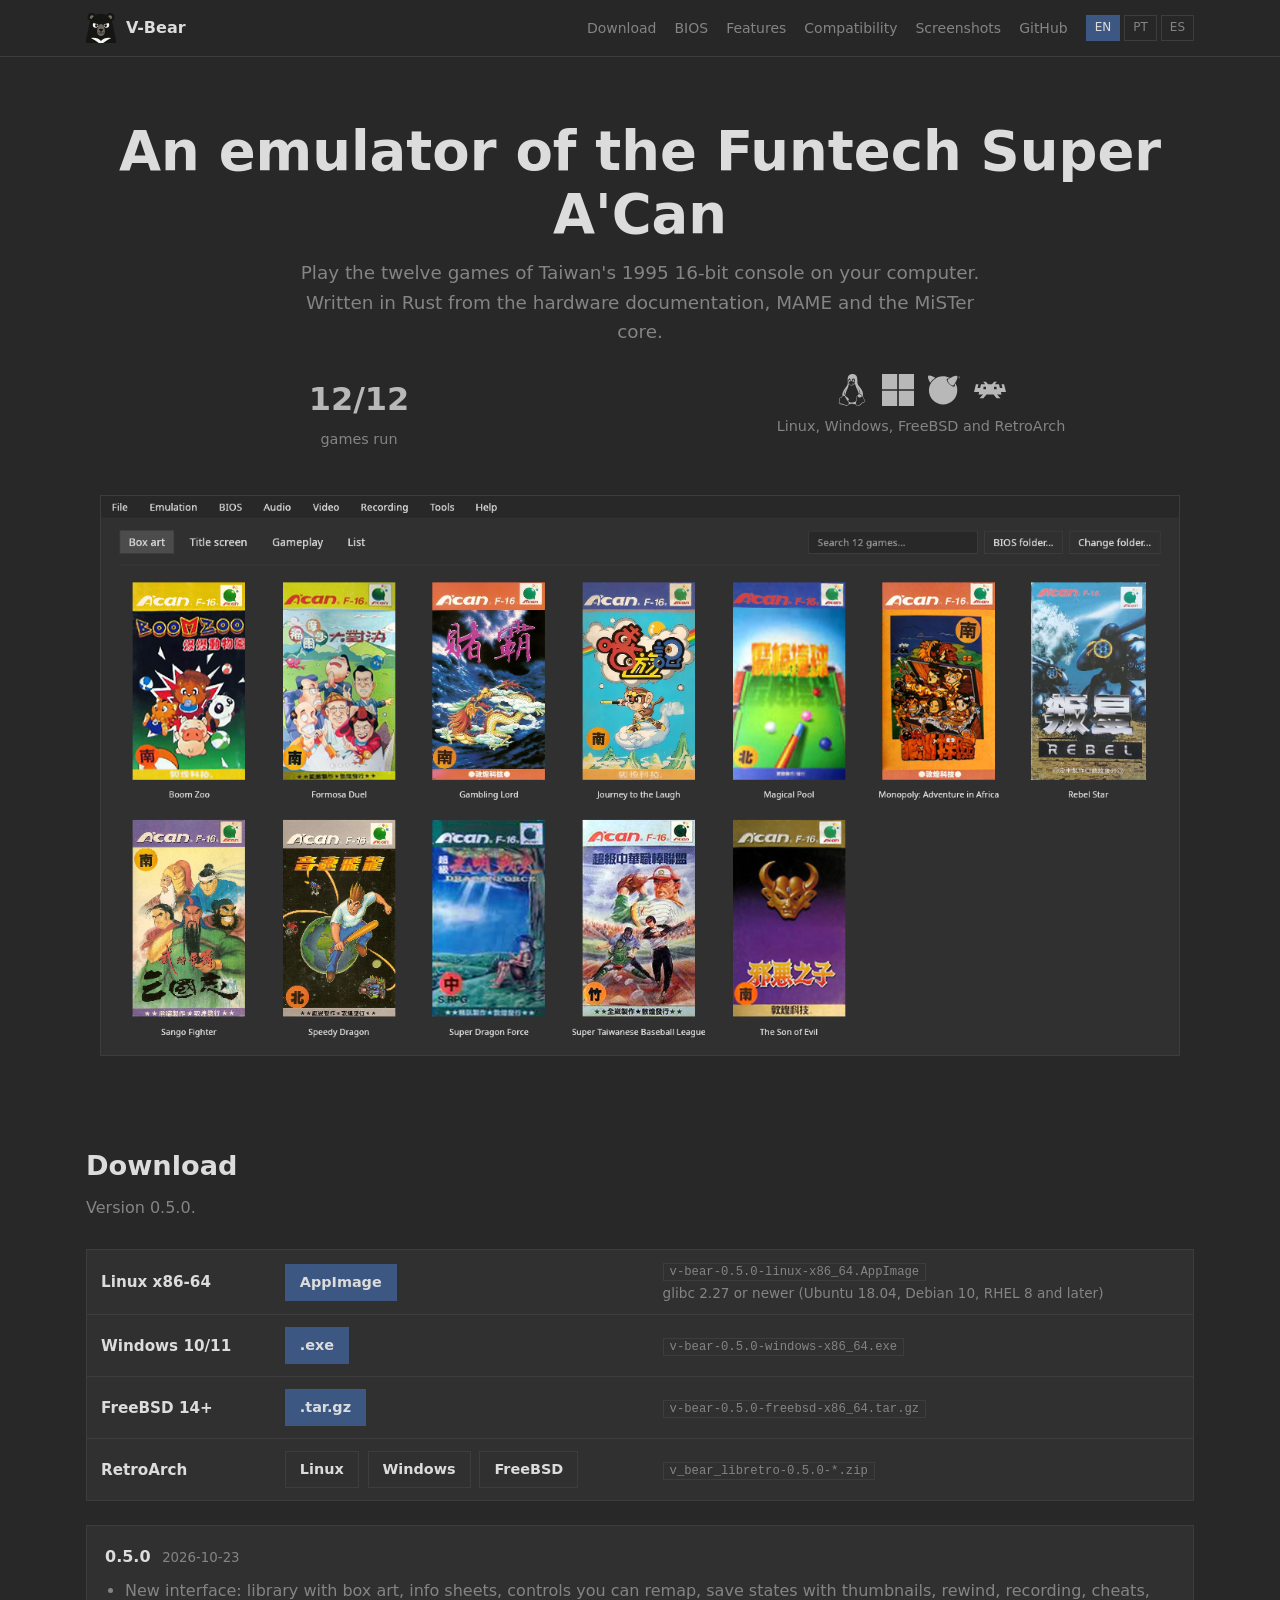
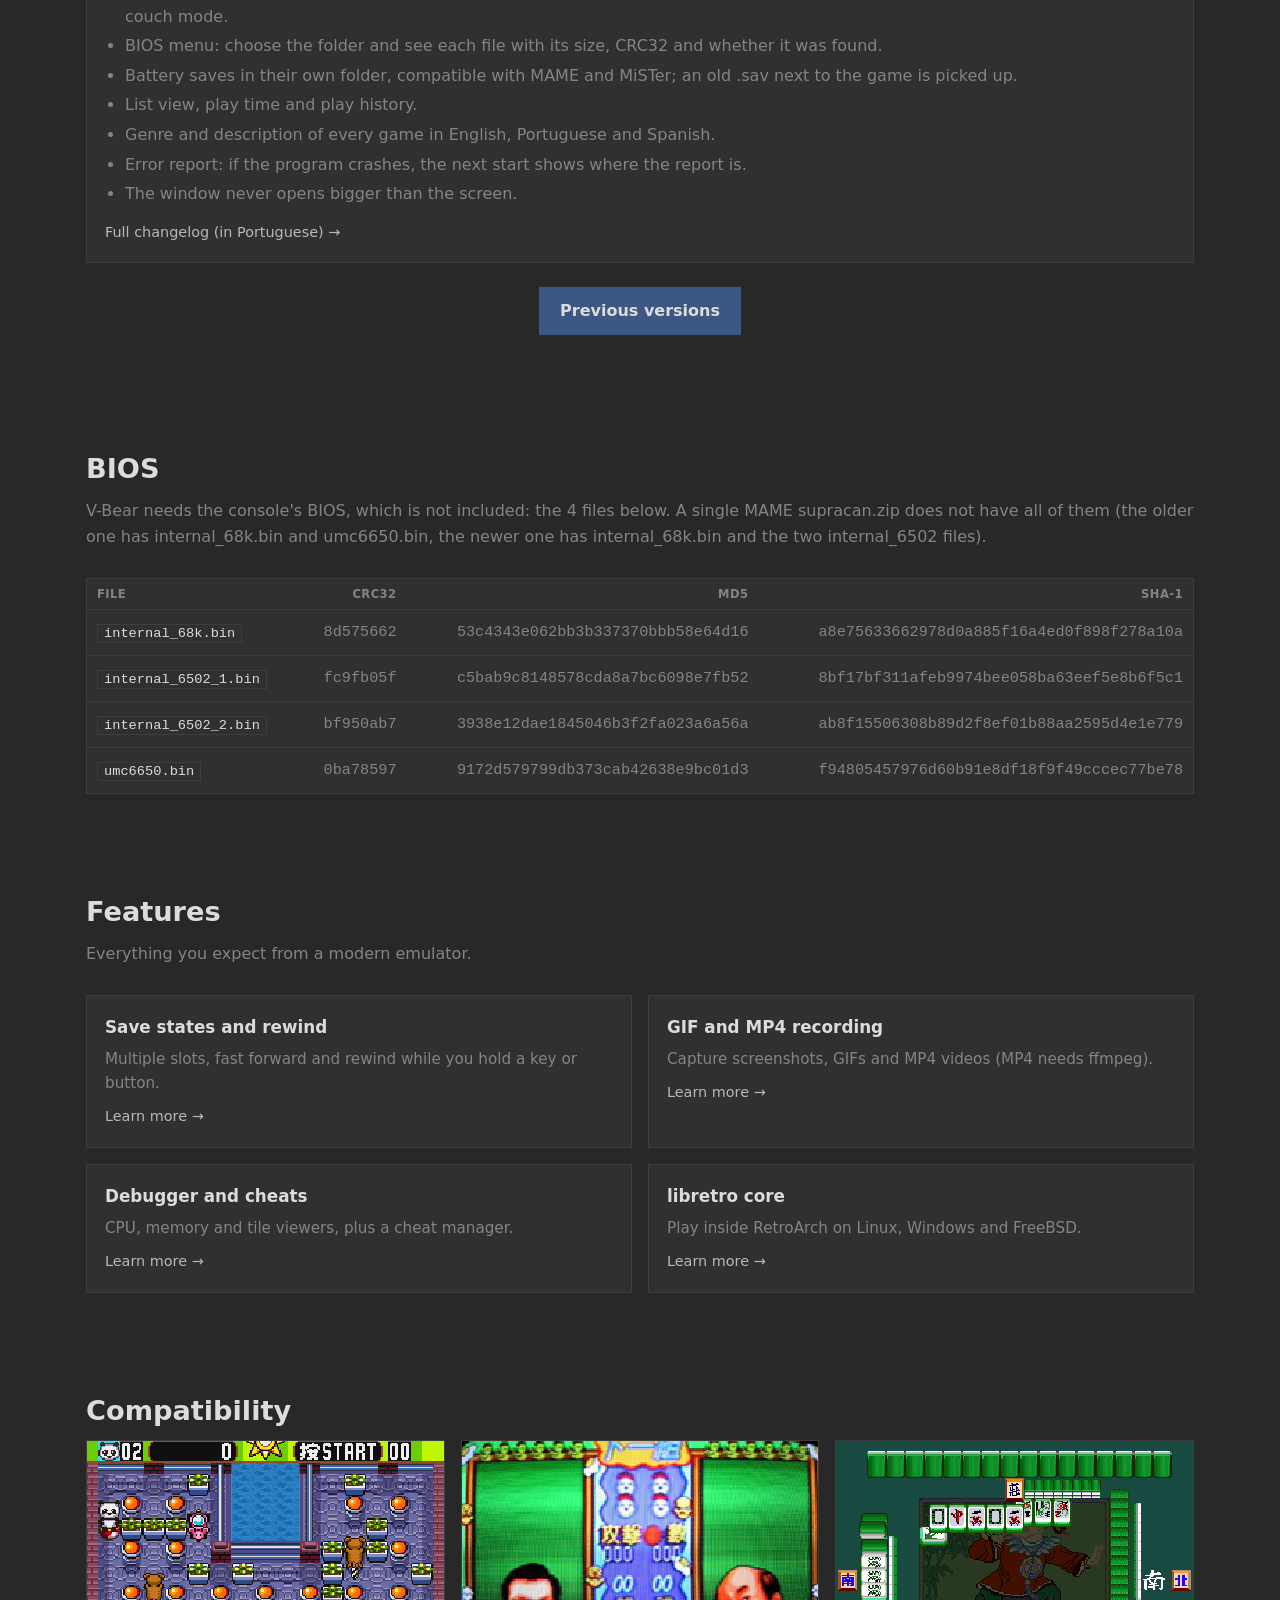
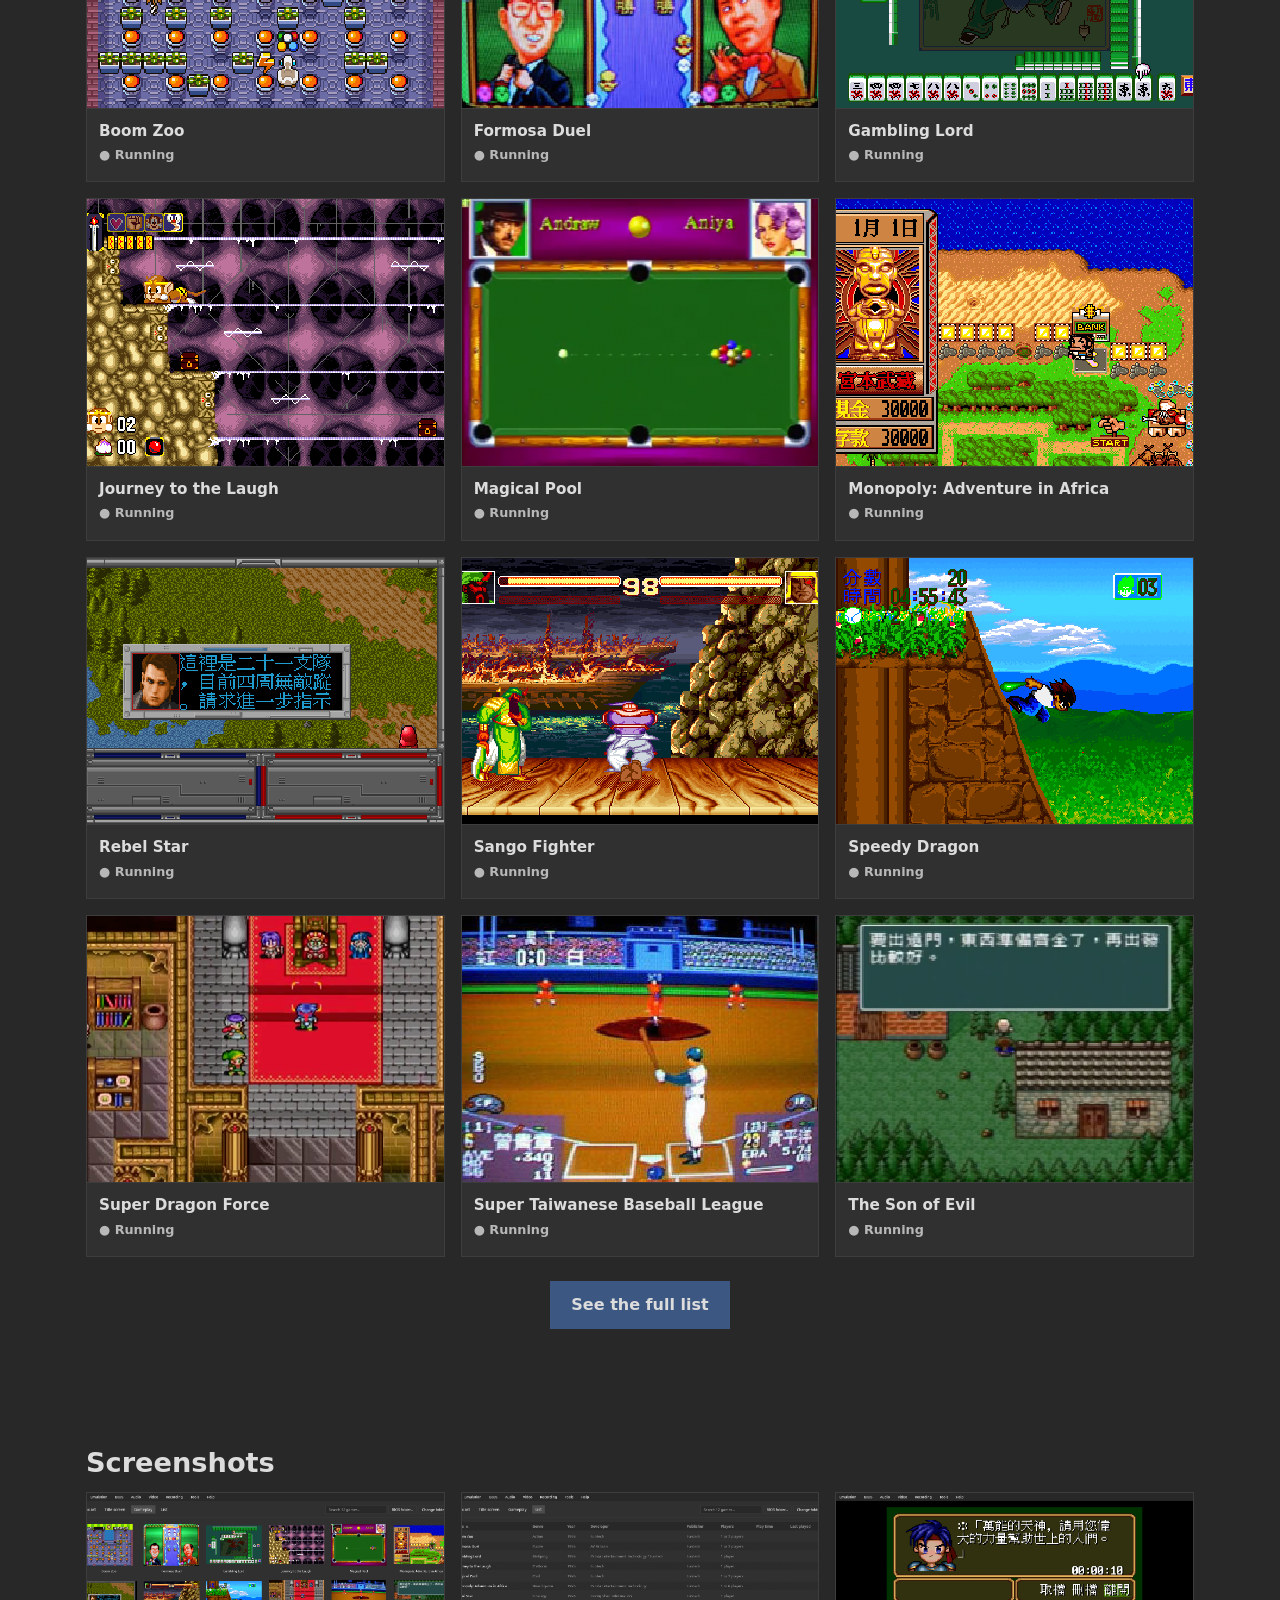
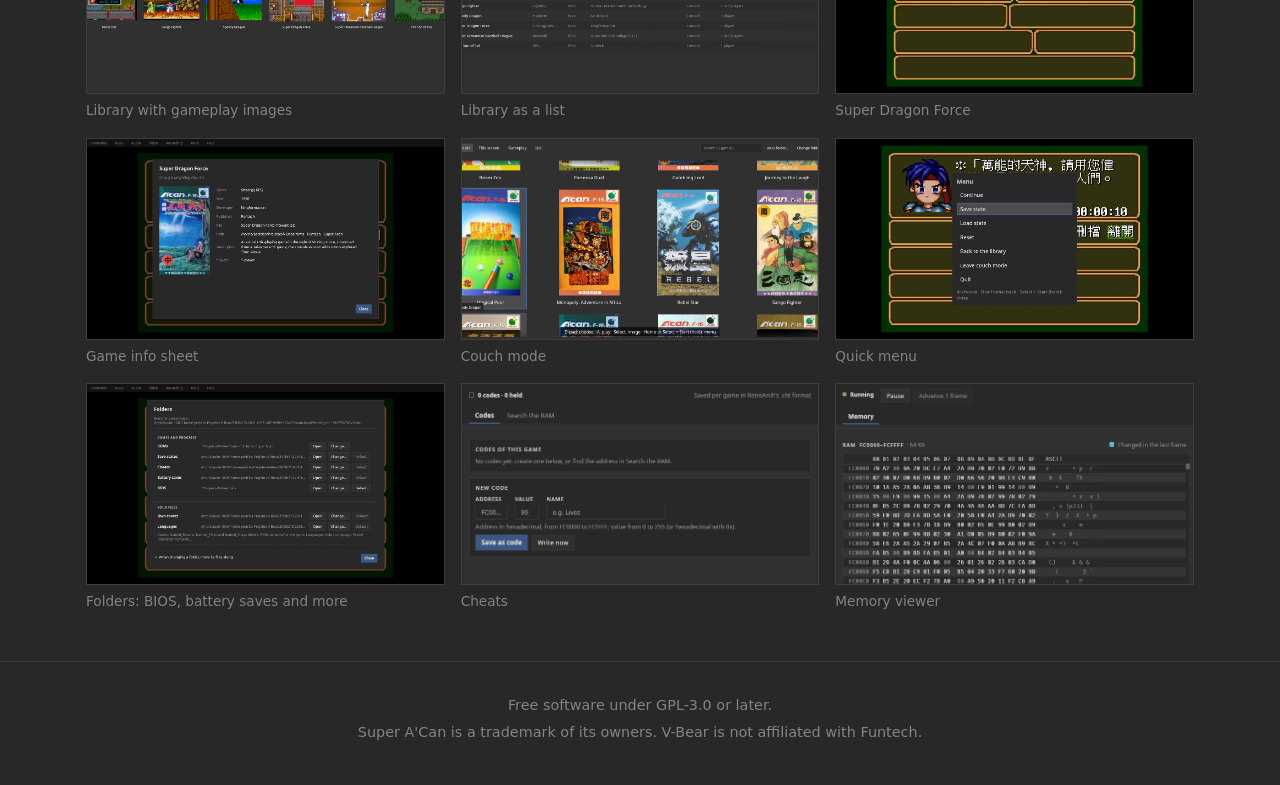
==== site/index.html @ ca21b3f6 "V-Bear 0.5.0 Emulator of the Funtech Super A'Can (Taiwan, 1995) in Rust: standalone app, libretro co" ====
<!doctype html>
<html lang="en">
<head>
<meta charset="utf-8">
<meta name="viewport" content="width=device-width, initial-scale=1">
<title>V-Bear</title>
<meta name="description" content="V-Bear: a Funtech Super A'Can emulator written in Rust, with a libretro core for RetroArch.">
<meta property="og:title" content="V-Bear: Funtech Super A'Can emulator">
<meta property="og:description" content="Funtech Super A'Can emulator in Rust. All 12 games, battery saves. Linux, Windows, FreeBSD and RetroArch.">
<meta property="og:image" content="img/library-covers.png">
<link rel="icon" href="img/v-bear.svg" type="image/svg+xml">
<link rel="stylesheet" href="style.css">
</head>
<body>

<header class="top">
  <div class="wrap">
    <a class="brand" href="#"><img src="img/v-bear.svg" alt="" width="30" height="30"> V-Bear</a>
    <nav>
      <a class="hide-sm" href="#download" data-i18n="nav_download">Download</a>
      <a class="hide-sm" href="#bios">BIOS</a>
      <a class="hide-sm" href="#features" data-i18n="nav_features">Features</a>
      <a class="hide-sm" href="#compat" data-i18n="nav_compat">Compatibility</a>
      <a class="hide-sm" href="#screens" data-i18n="nav_screens">Screenshots</a>
      <a href="https://github.com/PSGM-Romhacking/v-bear">GitHub</a>
      <div class="lang" role="group" aria-label="Language">
        <button type="button" data-lang="en">EN</button>
        <button type="button" data-lang="pt">PT</button>
        <button type="button" data-lang="es">ES</button>
      </div>
    </nav>
  </div>
</header>

<main>
<div class="wrap">

  <div class="hero">
    <h1 data-i18n="hero_title">An emulator of the Funtech Super A'Can</h1>
    <p class="lead" data-i18n="hero_lead">Play the twelve games of Taiwan's 1995 16-bit console on your computer. Written in Rust from the hardware documentation, MAME and the MiSTer core.</p>
    <div class="stats">
      <div><b>12/12</b><span data-i18n="stat_games">games run</span></div>
      <div><b class="ico"><svg viewBox="0 0 24 24" role="img" aria-label="Linux"><title>Linux</title><path d="M12.504 0c-.155 0-.315.008-.48.021-4.226.333-3.105 4.807-3.17 6.298-.076 1.092-.3 1.953-1.05 3.02-.885 1.051-2.127 2.75-2.716 4.521-.278.832-.41 1.684-.287 2.489a.424.424 0 00-.11.135c-.26.268-.45.6-.663.839-.199.199-.485.267-.797.4-.313.136-.658.269-.864.68-.09.189-.136.394-.132.602 0 .199.027.4.055.536.058.399.116.728.04.97-.249.68-.28 1.145-.106 1.484.174.334.535.47.94.601.81.2 1.91.135 2.774.6.926.466 1.866.67 2.616.47.526-.116.97-.464 1.208-.946.587-.003 1.23-.269 2.26-.334.699-.058 1.574.267 2.577.2.025.134.063.198.114.333l.003.003c.391.778 1.113 1.132 1.884 1.071.771-.06 1.592-.536 2.257-1.306.631-.765 1.683-1.084 2.378-1.503.348-.199.629-.469.649-.853.023-.4-.2-.811-.714-1.376v-.097l-.003-.003c-.17-.2-.25-.535-.338-.926-.085-.401-.182-.786-.492-1.046h-.003c-.059-.054-.123-.067-.188-.135a.357.357 0 00-.19-.064c.431-1.278.264-2.55-.173-3.694-.533-1.41-1.465-2.638-2.175-3.483-.796-1.005-1.576-1.957-1.56-3.368.026-2.152.236-6.133-3.544-6.139zm.529 3.405h.013c.213 0 .396.062.584.198.19.135.33.332.438.533.105.259.158.459.166.724 0-.02.006-.04.006-.06v.105a.086.086 0 01-.004-.021l-.004-.024a1.807 1.807 0 01-.15.706.953.953 0 01-.213.335.71.71 0 00-.088-.042c-.104-.045-.198-.064-.284-.133a1.312 1.312 0 00-.22-.066c.05-.06.146-.133.183-.198.053-.128.082-.264.088-.402v-.02a1.21 1.21 0 00-.061-.4c-.045-.134-.101-.2-.183-.333-.084-.066-.167-.132-.267-.132h-.016c-.093 0-.176.03-.262.132a.8.8 0 00-.205.334 1.18 1.18 0 00-.09.4v.019c.002.089.008.179.02.267-.193-.067-.438-.135-.607-.202a1.635 1.635 0 01-.018-.2v-.02a1.772 1.772 0 01.15-.768c.082-.22.232-.406.43-.533a.985.985 0 01.594-.2zm-2.962.059h.036c.142 0 .27.048.399.135.146.129.264.288.344.465.09.199.14.4.153.667v.004c.007.134.006.2-.002.266v.08c-.03.007-.056.018-.083.024-.152.055-.274.135-.393.2.012-.09.013-.18.003-.267v-.015c-.012-.133-.04-.2-.082-.333a.613.613 0 00-.166-.267.248.248 0 00-.183-.064h-.021c-.071.006-.13.04-.186.132a.552.552 0 00-.12.27.944.944 0 00-.023.33v.015c.012.135.037.2.08.334.046.134.098.2.166.268.01.009.02.018.034.024-.07.057-.117.07-.176.136a.304.304 0 01-.131.068 2.62 2.62 0 01-.275-.402 1.772 1.772 0 01-.155-.667 1.759 1.759 0 01.08-.668 1.43 1.43 0 01.283-.535c.128-.133.26-.2.418-.2zm1.37 1.706c.332 0 .733.065 1.216.399.293.2.523.269 1.052.468h.003c.255.136.405.266.478.399v-.131a.571.571 0 01.016.47c-.123.31-.516.643-1.063.842v.002c-.268.135-.501.333-.775.465-.276.135-.588.292-1.012.267a1.139 1.139 0 01-.448-.067 3.566 3.566 0 01-.322-.198c-.195-.135-.363-.332-.612-.465v-.005h-.005c-.4-.246-.616-.512-.686-.71-.07-.268-.005-.47.193-.6.224-.135.38-.271.483-.336.104-.074.143-.102.176-.131h.002v-.003c.169-.202.436-.47.839-.601.139-.036.294-.065.466-.065zm2.8 2.142c.358 1.417 1.196 3.475 1.735 4.473.286.534.855 1.659 1.102 3.024.156-.005.33.018.513.064.646-1.671-.546-3.467-1.089-3.966-.22-.2-.232-.335-.123-.335.59.534 1.365 1.572 1.646 2.757.13.535.16 1.104.021 1.67.067.028.135.06.205.067 1.032.534 1.413.938 1.23 1.537v-.043c-.06-.003-.12 0-.18 0h-.016c.151-.467-.182-.825-1.065-1.224-.915-.4-1.646-.336-1.77.465-.008.043-.013.066-.018.135-.068.023-.139.053-.209.064-.43.268-.662.669-.793 1.187-.13.533-.17 1.156-.205 1.869v.003c-.02.334-.17.838-.319 1.35-1.5 1.072-3.58 1.538-5.348.334a2.645 2.645 0 00-.402-.533 1.45 1.45 0 00-.275-.333c.182 0 .338-.03.465-.067a.615.615 0 00.314-.334c.108-.267 0-.697-.345-1.163-.345-.467-.931-.995-1.788-1.521-.63-.4-.986-.87-1.15-1.396-.165-.534-.143-1.085-.015-1.645.245-1.07.873-2.11 1.274-2.763.107-.065.037.135-.408.974-.396.751-1.14 2.497-.122 3.854a8.123 8.123 0 01.647-2.876c.564-1.278 1.743-3.504 1.836-5.268.048.036.217.135.289.202.218.133.38.333.59.465.21.201.477.335.876.335.039.003.075.006.11.006.412 0 .73-.134.997-.268.29-.134.52-.334.74-.4h.005c.467-.135.835-.402 1.044-.7zm2.185 8.958c.037.6.343 1.245.882 1.377.588.134 1.434-.333 1.791-.765l.211-.01c.315-.007.577.01.847.268l.003.003c.208.199.305.53.391.876.085.4.154.78.409 1.066.486.527.645.906.636 1.14l.003-.007v.018l-.003-.012c-.015.262-.185.396-.498.595-.63.401-1.746.712-2.457 1.57-.618.737-1.37 1.14-2.036 1.191-.664.053-1.237-.2-1.574-.898l-.005-.003c-.21-.4-.12-1.025.056-1.69.176-.668.428-1.344.463-1.897.037-.714.076-1.335.195-1.814.12-.465.308-.797.641-.984l.045-.022zm-10.814.049h.01c.053 0 .105.005.157.014.376.055.706.333 1.023.752l.91 1.664.003.003c.243.533.754 1.064 1.189 1.637.434.598.77 1.131.729 1.57v.006c-.057.744-.48 1.148-1.125 1.294-.645.135-1.52.002-2.395-.464-.968-.536-2.118-.469-2.857-.602-.369-.066-.61-.2-.723-.4-.11-.2-.113-.602.123-1.23v-.004l.002-.003c.117-.334.03-.752-.027-1.118-.055-.401-.083-.71.043-.94.16-.334.396-.4.69-.533.294-.135.64-.202.915-.47h.002v-.002c.256-.268.445-.601.668-.838.19-.201.38-.336.663-.336zm7.159-9.074c-.435.201-.945.535-1.488.535-.542 0-.97-.267-1.28-.466-.154-.134-.28-.268-.373-.335-.164-.134-.144-.333-.074-.333.109.016.129.134.199.2.096.066.215.2.36.333.292.2.68.467 1.167.467.485 0 1.053-.267 1.398-.466.195-.135.445-.334.648-.467.156-.136.149-.267.279-.267.128.016.034.134-.147.332a8.097 8.097 0 01-.69.468zm-1.082-1.583V5.64c-.006-.02.013-.042.029-.05.074-.043.18-.027.26.004.063 0 .16.067.15.135-.006.049-.085.066-.135.066-.055 0-.092-.043-.141-.068-.052-.018-.146-.008-.163-.065zm-.551 0c-.02.058-.113.049-.166.066-.047.025-.086.068-.14.068-.05 0-.13-.02-.136-.068-.01-.066.088-.133.15-.133.08-.031.184-.047.259-.005.019.009.036.03.03.05v.02h.003z"/></svg><svg viewBox="0 0 24 24" role="img" aria-label="Windows"><title>Windows</title><path d="M0,0H11.377V11.372H0ZM12.623,0H24V11.372H12.623ZM0,12.623H11.377V24H0Zm12.623,0H24V24H12.623"/></svg><svg viewBox="0 0 24 24" role="img" aria-label="FreeBSD"><title>FreeBSD</title><path d="M23.682 2.406c-.001-.149-.097-.187-.24-.189h-.25v.659h.108v-.282h.102l.17.282h.122l-.184-.29c.102-.012.175-.065.172-.18zm-.382.096v-.193h.13c.06-.002.145.011.143.089.005.09-.08.107-.153.103h-.12zM21.851 1.49c1.172 1.171-2.077 6.319-2.626 6.869-.549.548-1.944.044-3.115-1.128-1.172-1.171-1.676-2.566-1.127-3.115.549-.55 5.697-3.798 6.868-2.626zM1.652 6.61C.626 4.818-.544 2.215.276 1.395c.81-.81 3.355.319 5.144 1.334A11.003 11.003 0 0 0 1.652 6.61zm18.95.418a10.584 10.584 0 0 1 1.368 5.218c0 5.874-4.762 10.636-10.637 10.636C5.459 22.882.697 18.12.697 12.246.697 6.371 5.459 1.61 11.333 1.61c1.771 0 3.441.433 4.909 1.199-.361.201-.69.398-.969.574-.428-.077-.778-.017-.998.202-.402.402-.269 1.245.263 2.2.273.539.701 1.124 1.25 1.674.103.104.208.202.315.297 1.519 1.446 3.205 2.111 3.829 1.486.267-.267.297-.728.132-1.287.167-.27.35-.584.538-.927zm2.814-5.088c-.322 0-.584.266-.584.595s.261.595.584.595c.323 0 .584-.266.584-.595s-.261-.595-.584-.595zm0 1.087c-.252 0-.457-.22-.457-.492s.204-.492.457-.492c.252 0 .457.22.457.492s-.204.492-.457.492z"/></svg><svg viewBox="0 0 24 24" role="img" aria-label="RetroArch"><title>RetroArch</title><path d="M6.84 5.76L8.4 7.68H5.28l-.72 2.88H2.64l.72-2.88H1.44L0 13.44h3.84l-.48 1.92h3.36L4.2 18.24h2.82l2.34-2.88h5.28l2.34 2.88h2.82l-2.52-2.88h3.36l-.48-1.92H24l-1.44-5.76h-1.92l.72 2.88h-1.92l-.72-2.88H15.6l1.56-1.92h-2.04l-1.68 1.92h-2.88L8.88 5.76zm.24 3.84H9v1.92H7.08zm7.925 0h1.92v1.92h-1.92Z"/></svg></b><span data-i18n="stat_platforms">Linux, Windows, FreeBSD and RetroArch</span></div>
    </div>
    <div class="shot"><img src="img/library-covers.png" alt="Game library with box art" width="1399" height="725"></div>
  </div>

  <section id="download">
    <h2 data-i18n="dl_title">Download</h2>
    <p class="sub" data-i18n="dl_sub">Version 0.5.0.</p>
    <div class="tablewrap"><table class="dl">
      <tr><td>Linux x86-64</td><td><a class="btn primary" href="https://github.com/PSGM-Romhacking/v-bear/releases/download/v0.5.0/v-bear-0.5.0-linux-x86_64.AppImage" download>AppImage</a></td><td class="n"><code>v-bear-0.5.0-linux-x86_64.AppImage</code><br><span class="dash" data-i18n="dl_glibc">glibc 2.27 or newer (Ubuntu 18.04, Debian 10, RHEL 8 and later)</span></td></tr>
      <tr><td>Windows 10/11</td><td><a class="btn primary" href="https://github.com/PSGM-Romhacking/v-bear/releases/download/v0.5.0/v-bear-0.5.0-windows-x86_64.exe" download>.exe</a></td><td class="n"><code>v-bear-0.5.0-windows-x86_64.exe</code></td></tr>
      <tr><td>FreeBSD 14+</td><td><a class="btn primary" href="https://github.com/PSGM-Romhacking/v-bear/releases/download/v0.5.0/v-bear-0.5.0-freebsd-x86_64.tar.gz" download>.tar.gz</a></td><td class="n"><code>v-bear-0.5.0-freebsd-x86_64.tar.gz</code></td></tr>
      <tr><td>RetroArch</td><td><a class="btn" href="https://github.com/PSGM-Romhacking/v-bear/releases/download/v0.5.0/v_bear_libretro-0.5.0-linux-x86_64.zip" download>Linux</a> <a class="btn" href="https://github.com/PSGM-Romhacking/v-bear/releases/download/v0.5.0/v_bear_libretro-0.5.0-windows-x86_64.zip" download>Windows</a> <a class="btn" href="https://github.com/PSGM-Romhacking/v-bear/releases/download/v0.5.0/v_bear_libretro-0.5.0-freebsd-x86_64.zip" download>FreeBSD</a></td><td class="n"><code>v_bear_libretro-0.5.0-*.zip</code></td></tr>
    </table></div>
    <div class="card changes">
      <h3><span>0.5.0</span> <small>2026-10-23</small></h3>
      <ul>
        <li data-i18n="cl1">New interface: library with box art, info sheets, controls you can remap, save states with thumbnails, rewind, recording, cheats, couch mode.</li>
        <li data-i18n="cl2">BIOS menu: choose the folder and see each file with its size, CRC32 and whether it was found.</li>
        <li data-i18n="cl3">Battery saves in their own folder, compatible with MAME and MiSTer; an old .sav next to the game is picked up.</li>
        <li data-i18n="cl4">List view, play time and play history.</li>
        <li data-i18n="cl5">Genre and description of every game in English, Portuguese and Spanish.</li>
        <li data-i18n="cl6">Error report: if the program crashes, the next start shows where the report is.</li>
        <li data-i18n="cl7">The window never opens bigger than the screen.</li>
      </ul>
      <a class="more" href="https://github.com/PSGM-Romhacking/v-bear/blob/main/CHANGELOG.md" data-i18n="cl_all">Full changelog (in Portuguese) →</a>
    </div>
    <p style="text-align:center;margin-top:24px"><a class="btn primary" href="https://github.com/PSGM-Romhacking/v-bear/releases" data-i18n="dl_btn">Previous versions</a></p>
  </section>

  <section id="bios">
    <h2>BIOS</h2>
    <p class="sub" data-i18n="bios_sub">V-Bear needs the console's BIOS, which is not included: the 4 files below. A single MAME supracan.zip does not have all of them (the older one has internal_68k.bin and umc6650.bin, the newer one has internal_68k.bin and the two internal_6502 files).</p>
    <div class="tablewrap"><table class="bios">
      <thead><tr><th data-i18n="bios_file">File</th><th>CRC32</th><th>MD5</th><th>SHA-1</th></tr></thead>
      <tr><td><code>internal_68k.bin</code></td><td class="m">8d575662</td><td class="m">53c4343e062bb3b337370bbb58e64d16</td><td class="m">a8e75633662978d0a885f16a4ed0f898f278a10a</td></tr>
      <tr><td><code>internal_6502_1.bin</code></td><td class="m">fc9fb05f</td><td class="m">c5bab9c8148578cda8a7bc6098e7fb52</td><td class="m">8bf17bf311afeb9974bee058ba63eef5e8b6f5c1</td></tr>
      <tr><td><code>internal_6502_2.bin</code></td><td class="m">bf950ab7</td><td class="m">3938e12dae1845046b3f2fa023a6a56a</td><td class="m">ab8f15506308b89d2f8ef01b88aa2595d4e1e779</td></tr>
      <tr><td><code>umc6650.bin</code></td><td class="m">0ba78597</td><td class="m">9172d579799db373cab42638e9bc01d3</td><td class="m">f94805457976d60b91e8df18f9f49cccec77be78</td></tr>
    </table></div>
  </section>

  <section id="features">
    <h2 data-i18n="feat_title">Features</h2>
    <p class="sub" data-i18n="feat_sub">Everything you expect from a modern emulator.</p>
    <div class="grid two">
      <div class="card"><h3 data-i18n="f2_t">Save states and rewind</h3><p data-i18n="f2_d">Multiple slots, fast forward and rewind while you hold a key or button.</p><a class="more" href="https://github.com/PSGM-Romhacking/v-bear/blob/main/README.md" data-i18n="more">Learn more →</a></div>
      <div class="card"><h3 data-i18n="f3_t">GIF and MP4 recording</h3><p data-i18n="f3_d">Capture screenshots, GIFs and MP4 videos (MP4 needs ffmpeg).</p><a class="more" href="https://github.com/PSGM-Romhacking/v-bear/blob/main/README.md" data-i18n="more">Learn more →</a></div>
      <div class="card"><h3 data-i18n="f4_t">Debugger and cheats</h3><p data-i18n="f4_d">CPU, memory and tile viewers, plus a cheat manager.</p><a class="more" href="https://github.com/PSGM-Romhacking/v-bear/blob/main/README.md" data-i18n="more">Learn more →</a></div>
      <div class="card"><h3 data-i18n="f5_t">libretro core</h3><p data-i18n="f5_d">Play inside RetroArch on Linux, Windows and FreeBSD.</p><a class="more" href="https://github.com/PSGM-Romhacking/v-bear/blob/main/README.md#retroarch" data-i18n="more">Learn more →</a></div>
    </div>
  </section>

  <section id="compat">
    <h2 data-i18n="compat_title">Compatibility</h2>
    <div class="games-grid">
      <figure class="game"><img src="img/snaps/boom-zoo.png" alt="Boom Zoo" loading="lazy"><figcaption><b>Boom Zoo</b><span class="st" data-i18n="st_run">Running</span></figcaption></figure>
      <figure class="game"><img src="img/snaps/formosa-duel.png" alt="Formosa Duel" loading="lazy"><figcaption><b>Formosa Duel</b><span class="st" data-i18n="st_run">Running</span></figcaption></figure>
      <figure class="game"><img src="img/snaps/gambling-lord.png" alt="Gambling Lord" loading="lazy"><figcaption><b>Gambling Lord</b><span class="st" data-i18n="st_run">Running</span></figcaption></figure>
      <figure class="game"><img src="img/snaps/journey-to-the-laugh.png" alt="Journey to the Laugh" loading="lazy"><figcaption><b>Journey to the Laugh</b><span class="st" data-i18n="st_run">Running</span></figcaption></figure>
      <figure class="game"><img src="img/snaps/magical-pool.png" alt="Magical Pool" loading="lazy"><figcaption><b>Magical Pool</b><span class="st" data-i18n="st_run">Running</span></figcaption></figure>
      <figure class="game"><img src="img/snaps/monopoly.png" alt="Monopoly: Adventure in Africa" loading="lazy"><figcaption><b>Monopoly: Adventure in Africa</b><span class="st" data-i18n="st_run">Running</span></figcaption></figure>
      <figure class="game"><img src="img/snaps/rebel-star.png" alt="Rebel Star" loading="lazy"><figcaption><b>Rebel Star</b><span class="st" data-i18n="st_run">Running</span></figcaption></figure>
      <figure class="game"><img src="img/snaps/sango-fighter.png" alt="Sango Fighter" loading="lazy"><figcaption><b>Sango Fighter</b><span class="st" data-i18n="st_run">Running</span></figcaption></figure>
      <figure class="game"><img src="img/snaps/speedy-dragon.png" alt="Speedy Dragon" loading="lazy"><figcaption><b>Speedy Dragon</b><span class="st" data-i18n="st_run">Running</span></figcaption></figure>
      <figure class="game"><img src="img/snaps/super-dragon-force.png" alt="Super Dragon Force" loading="lazy"><figcaption><b>Super Dragon Force</b><span class="st" data-i18n="st_run">Running</span></figcaption></figure>
      <figure class="game"><img src="img/snaps/super-taiwanese-baseball-league.png" alt="Super Taiwanese Baseball League" loading="lazy"><figcaption><b>Super Taiwanese Baseball League</b><span class="st" data-i18n="st_run">Running</span></figcaption></figure>
      <figure class="game"><img src="img/snaps/the-son-of-evil.png" alt="The Son of Evil" loading="lazy"><figcaption><b>The Son of Evil</b><span class="st" data-i18n="st_run">Running</span></figcaption></figure>
    </div>
    <p style="text-align:center;margin-top:24px"><a class="btn primary" href="compatibility.html" data-i18n="compat_all">See the full list</a></p>
  </section>

  <section id="screens">
    <h2 data-i18n="shots_title">Screenshots</h2>
    <div class="gallery">
      <figure><a href="img/library-screens.png"><img src="img/library-screens.png" alt="Library with gameplay images" loading="lazy"></a><figcaption data-i18n="s1">Library with gameplay images</figcaption></figure>
      <figure><a href="img/library-list.png"><img src="img/library-list.png" alt="Library as a list" loading="lazy"></a><figcaption data-i18n="s2">Library as a list</figcaption></figure>
      <figure><a href="img/game-tv.png"><img src="img/game-tv.png" alt="Super Dragon Force" loading="lazy"></a><figcaption data-i18n="s3">Super Dragon Force</figcaption></figure>
      <figure><a href="img/game-info.png"><img src="img/game-info.png" alt="Game info sheet" loading="lazy"></a><figcaption data-i18n="s4">Game info sheet</figcaption></figure>
      <figure><a href="img/couch-library.png"><img src="img/couch-library.png" alt="Couch mode" loading="lazy"></a><figcaption data-i18n="s5">Couch mode</figcaption></figure>
      <figure><a href="img/couch-menu.png"><img src="img/couch-menu.png" alt="Quick menu" loading="lazy"></a><figcaption data-i18n="s6">Quick menu</figcaption></figure>
      <figure><a href="img/folders.png"><img src="img/folders.png" alt="Folders, including BIOS and battery saves" loading="lazy"></a><figcaption data-i18n="s7">Folders: BIOS, battery saves and more</figcaption></figure>
      <figure><a href="img/cheats.png"><img src="img/cheats.png" alt="Cheats" loading="lazy"></a><figcaption data-i18n="s8">Cheats</figcaption></figure>
      <figure><a href="img/debugger-memory.png"><img src="img/debugger-memory.png" alt="Memory viewer" loading="lazy"></a><figcaption data-i18n="s9">Memory viewer</figcaption></figure>
    </div>
  </section>



</div>
</main>

<footer>
  <div class="wrap">
    <p data-i18n="foot_lic">Free software under GPL-3.0 or later.</p>
    <p data-i18n="foot_tm">Super A'Can is a trademark of its owners. V-Bear is not affiliated with Funtech.</p>
  </div>
</footer>

<script src="i18n.js"></script>
</body>
</html>
---- site/style.css ----
/* The emulator's own palette (crates/frontend/src/theme.rs): dark grays, color only on the
   main buttons; square corners everywhere. */
:root {
  --bg: #282828;
  --bg2: #303030;
  --fg: #dcdcdc;
  --muted: #848484;
  --section: #b8b8b8;
  --accent: #3c5882;
  --accent-fg: #dcdcdc;
  --border: #3d3d3d;
}
* { box-sizing: border-box; border-radius: 0; }
html { scroll-behavior: smooth; }
body {
  margin: 0;
  background: var(--bg);
  color: var(--fg);
  font: 16px/1.6 system-ui, -apple-system, "Segoe UI", Roboto, sans-serif;
}
a { color: var(--section); }
a:hover { color: var(--fg); }
.wrap { max-width: 1140px; margin: 0 auto; padding: 0 16px; }

header.top {
  position: sticky; top: 0; z-index: 10;
  background: color-mix(in srgb, var(--bg) 92%, transparent);
  backdrop-filter: blur(8px);
  border-bottom: 1px solid var(--border);
}
header.top .wrap { display: flex; align-items: center; gap: 16px; height: 56px; }
.brand { display: flex; align-items: center; gap: 10px; font-weight: 700; color: var(--fg); text-decoration: none; }
.brand img { width: 30px; height: 30px; }
nav { margin-left: auto; display: flex; gap: 18px; align-items: center; }
nav a { color: var(--muted); text-decoration: none; font-size: 14px; }
nav a:hover { color: var(--fg); }
.lang { display: flex; gap: 4px; }
.lang button {
  background: none; border: 1px solid var(--border); color: var(--muted);
  padding: 2px 8px; font: inherit; font-size: 12px; cursor: pointer;
}
.lang button[aria-pressed="true"] { background: var(--accent); color: var(--accent-fg); border-color: var(--accent); }

.hero { padding: 64px 0 40px; text-align: center; }
.hero h1 { font-size: clamp(2rem, 6vw, 3.4rem); margin: 0 0 12px; line-height: 1.15; }
.hero p.lead { max-width: 680px; margin: 0 auto 28px; color: var(--muted); font-size: 1.15rem; }
.btns { display: flex; flex-wrap: wrap; gap: 12px; justify-content: center; }
.btn {
  display: inline-block; padding: 10px 20px; font-weight: 600;
  text-decoration: none; border: 1px solid var(--border); color: var(--fg); background: var(--bg2);
}
.btn:hover { border-color: var(--muted); }
.btn.primary { background: var(--accent); color: var(--accent-fg); border-color: var(--accent); }
.btn.primary:hover { filter: brightness(1.15); }
.hero .shot { margin: 44px auto 0; max-width: 1080px; }
.shot img { width: 100%; height: auto; display: block; border: 1px solid var(--border); }

section { padding: 48px 0; }
section h2 { font-size: 1.7rem; margin: 0 0 8px; }
section .sub { color: var(--muted); margin: 0 0 28px; }

.grid { display: grid; gap: 16px; grid-template-columns: repeat(auto-fit, minmax(240px, 1fr)); }
.grid.two { grid-template-columns: repeat(2, 1fr); }
.card { background: var(--bg2); border: 1px solid var(--border); padding: 18px; }
.card h3 { margin: 0 0 6px; font-size: 1.05rem; }
.card p { margin: 0; color: var(--muted); font-size: .95rem; }
.card p + p { margin-top: 8px; }
.card .more { display: inline-block; margin-top: 10px; font-size: .9rem; text-decoration: none; }
.card .more:hover { text-decoration: underline; }

.stats { display: grid; gap: 16px; grid-template-columns: repeat(auto-fit, minmax(160px, 1fr)); text-align: center; }
.stats b { display: block; font-size: 2rem; color: var(--section); }
.stats b.ico { display: flex; justify-content: center; gap: 14px; height: 2.4rem; }
.ico svg { width: 2rem; height: 2rem; fill: var(--section); }
.stats span { color: var(--muted); font-size: .9rem; }

/* the BIOS files */
table.bios td { font-weight: 400; }
table.bios .m { font-family: ui-monospace, SFMono-Regular, Menlo, monospace; color: var(--muted); margin-left: 8px; }

.gallery { display: grid; gap: 16px; grid-template-columns: repeat(auto-fill, minmax(300px, 1fr)); }
.gallery figure { margin: 0; }
.gallery a { display: block; }
.gallery img { width: 100%; height: auto; aspect-ratio: 16/9; object-fit: cover; object-position: top; display: block; border: 1px solid var(--border); }
.gallery figcaption { color: var(--muted); font-size: .85rem; margin-top: 6px; }

table { width: 100%; border-collapse: collapse; background: var(--bg2); border: 1px solid var(--border); }
th, td { text-align: left; padding: 10px 14px; border-bottom: 1px solid var(--border); font-size: .95rem; }
tr:last-child td { border-bottom: 0; }
td:first-child { font-weight: 600; white-space: nowrap; }
.tablewrap { overflow-x: auto; }
code { background: var(--bg2); border: 1px solid var(--border); padding: 1px 6px; font-size: .9em; }

footer { border-top: 1px solid var(--border); padding: 28px 0 40px; color: var(--muted); font-size: .9rem; text-align: center; }
footer p { margin: 4px 0; }

.compat-stats { margin-bottom: 20px; }
.search {
  width: 100%; margin-bottom: 14px; padding: 10px 14px; font: inherit;
  background: var(--bg2); color: var(--fg); border: 1px solid var(--border);
}
.search:focus { outline: 2px solid var(--accent); outline-offset: 1px; }
.games th { background: var(--bg); color: var(--muted); font-size: .75rem; text-transform: uppercase; letter-spacing: .05em; white-space: nowrap; }
.games td { vertical-align: top; }
.games td.t { font-weight: 600; min-width: 230px; white-space: normal; }
.games td.t small { display: block; color: var(--muted); font-weight: 400; font-size: .8rem; }
.games td.m { font-family: ui-monospace, SFMono-Regular, Menlo, monospace; font-size: .85rem; color: var(--muted); white-space: nowrap; }
.games td.n { color: var(--muted); font-size: .85rem; min-width: 220px; }
.games td:nth-child(3), .games td:nth-child(4), .games td:nth-child(6) { white-space: nowrap; }
.games td.n { min-width: 280px; }
.games .ok { color: var(--section); font-weight: 600; }
.games .dash { color: var(--muted); }
.games tbody tr:hover { background: color-mix(in srgb, var(--fg) 4%, transparent); }

/* what is new in this version, in the download section */
.changes { margin-top: 24px; }
.changes h3 { margin: 0 0 8px; font-size: 1rem; }
.changes h3 small { color: var(--muted); font-weight: 400; margin-left: 6px; }
.changes ul { margin: 0; padding-left: 20px; color: var(--muted); }
.changes li { margin: 4px 0; }

@media (max-width: 640px) {
  nav a.hide-sm { display: none; }
  .grid.two { grid-template-columns: 1fr; }
}

/* one card per game in the compatibility section: the game's screen and its data */
.games-grid { display: grid; gap: 16px; grid-template-columns: repeat(3, 1fr); }
.game { margin: 0; background: var(--bg2); border: 1px solid var(--border); }
.game img { width: 100%; aspect-ratio: 4/3; object-fit: cover; display: block; image-rendering: pixelated; border-bottom: 1px solid var(--border); }
.game figcaption { padding: 10px 12px 12px; font-size: .85rem; color: var(--muted); }
.game figcaption b { display: block; color: var(--fg); font-size: .95rem; margin-bottom: 2px; }
.game figcaption small, .game .sv { display: block; font-size: .8rem; }
.game .n { display: block; margin-top: 6px; }
.game .st { display: block; font-size: .8rem; font-weight: 600; color: var(--section); margin-bottom: 4px; }
.game .st::before { content: "● "; }
@media (max-width: 640px) { .games-grid { grid-template-columns: 1fr 1fr; } }
table.dl td { vertical-align: middle; }
table.dl td:first-child { font-weight: 600; white-space: nowrap; }
table.dl .btn { padding: 6px 14px; margin: 2px 4px 2px 0; font-size: .9rem; }
table.dl .n { font-size: .85rem; color: var(--muted); }
table.bios td.m { font-family: ui-monospace, SFMono-Regular, Menlo, Consolas, monospace; color: var(--muted); text-align: right; white-space: nowrap; }
table.bios code { font-family: ui-monospace, SFMono-Regular, Menlo, Consolas, monospace; }
table.bios th { font-size: .72rem; font-weight: 600; color: var(--muted); text-transform: uppercase; letter-spacing: .04em; text-align: right; padding: 6px 12px; }
table.bios th:first-child { text-align: left; }
table.bios th, table.bios td { padding-left: 10px; padding-right: 10px; }
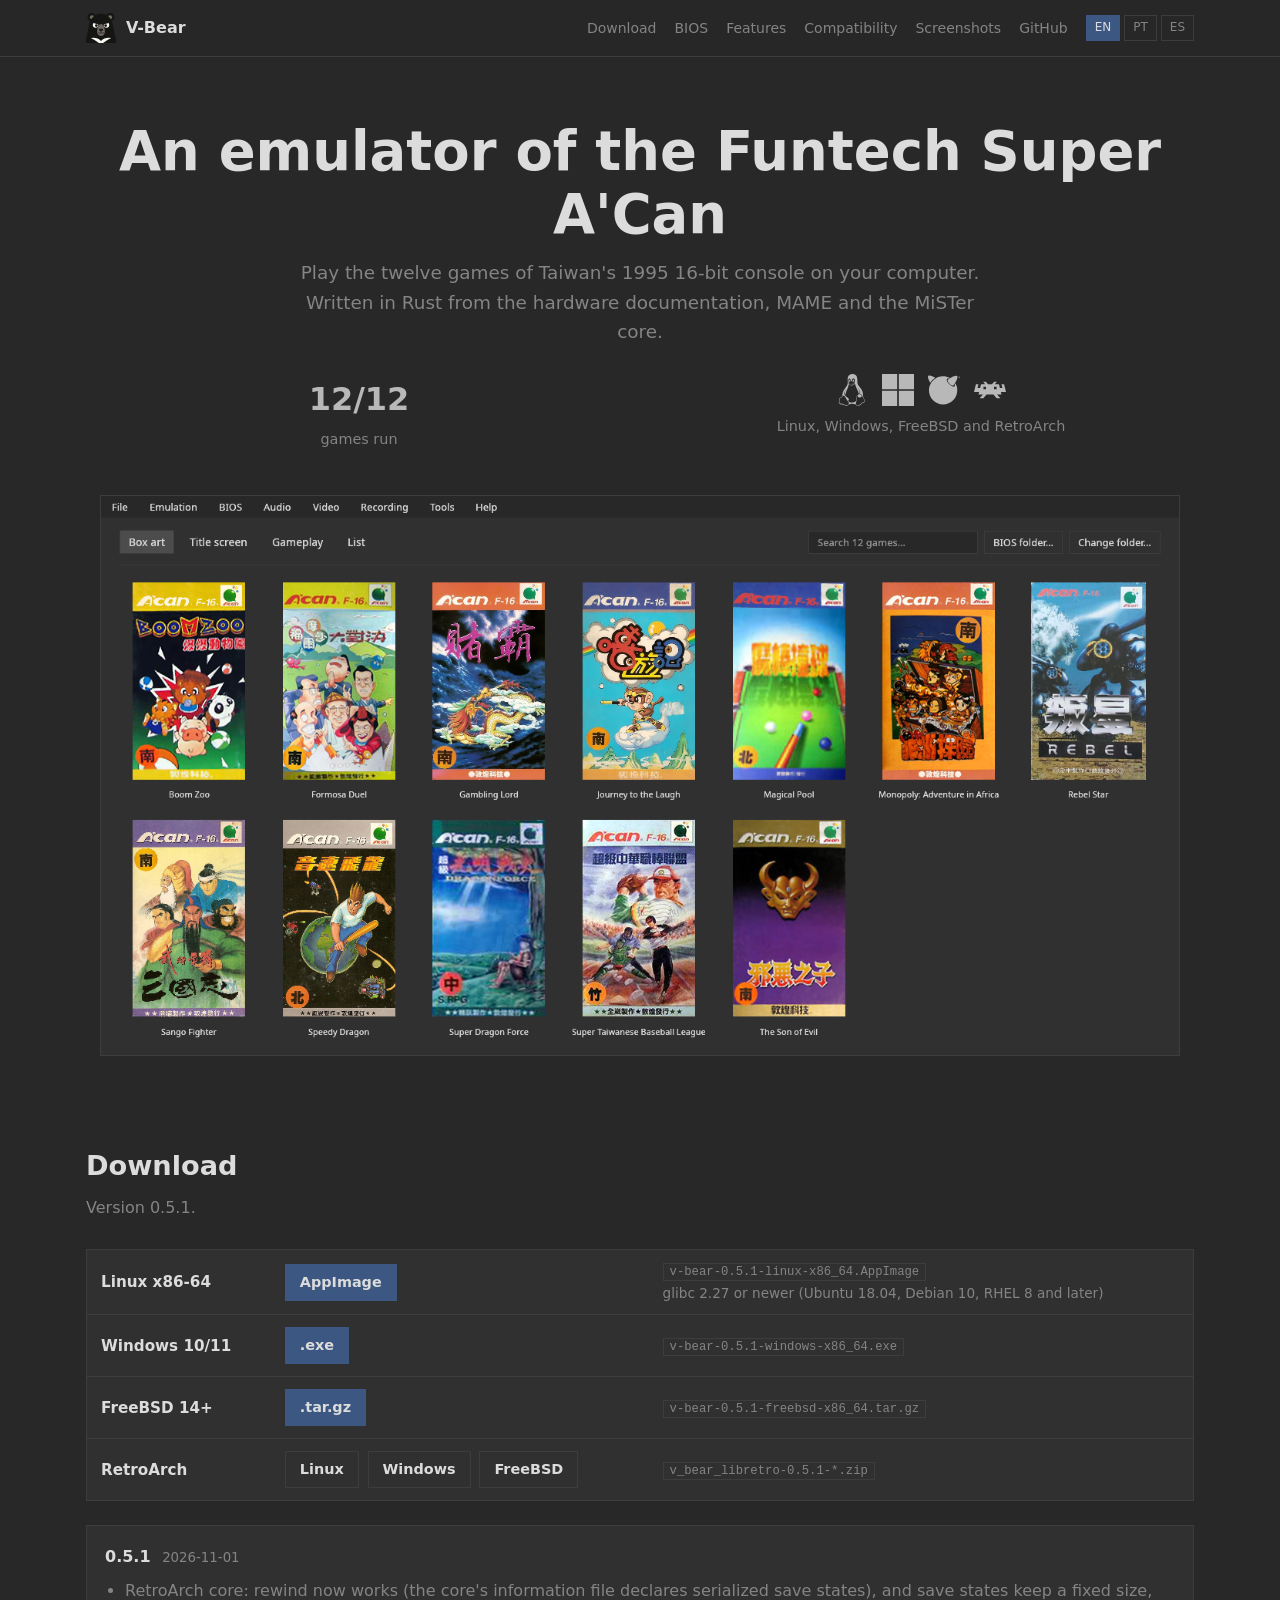
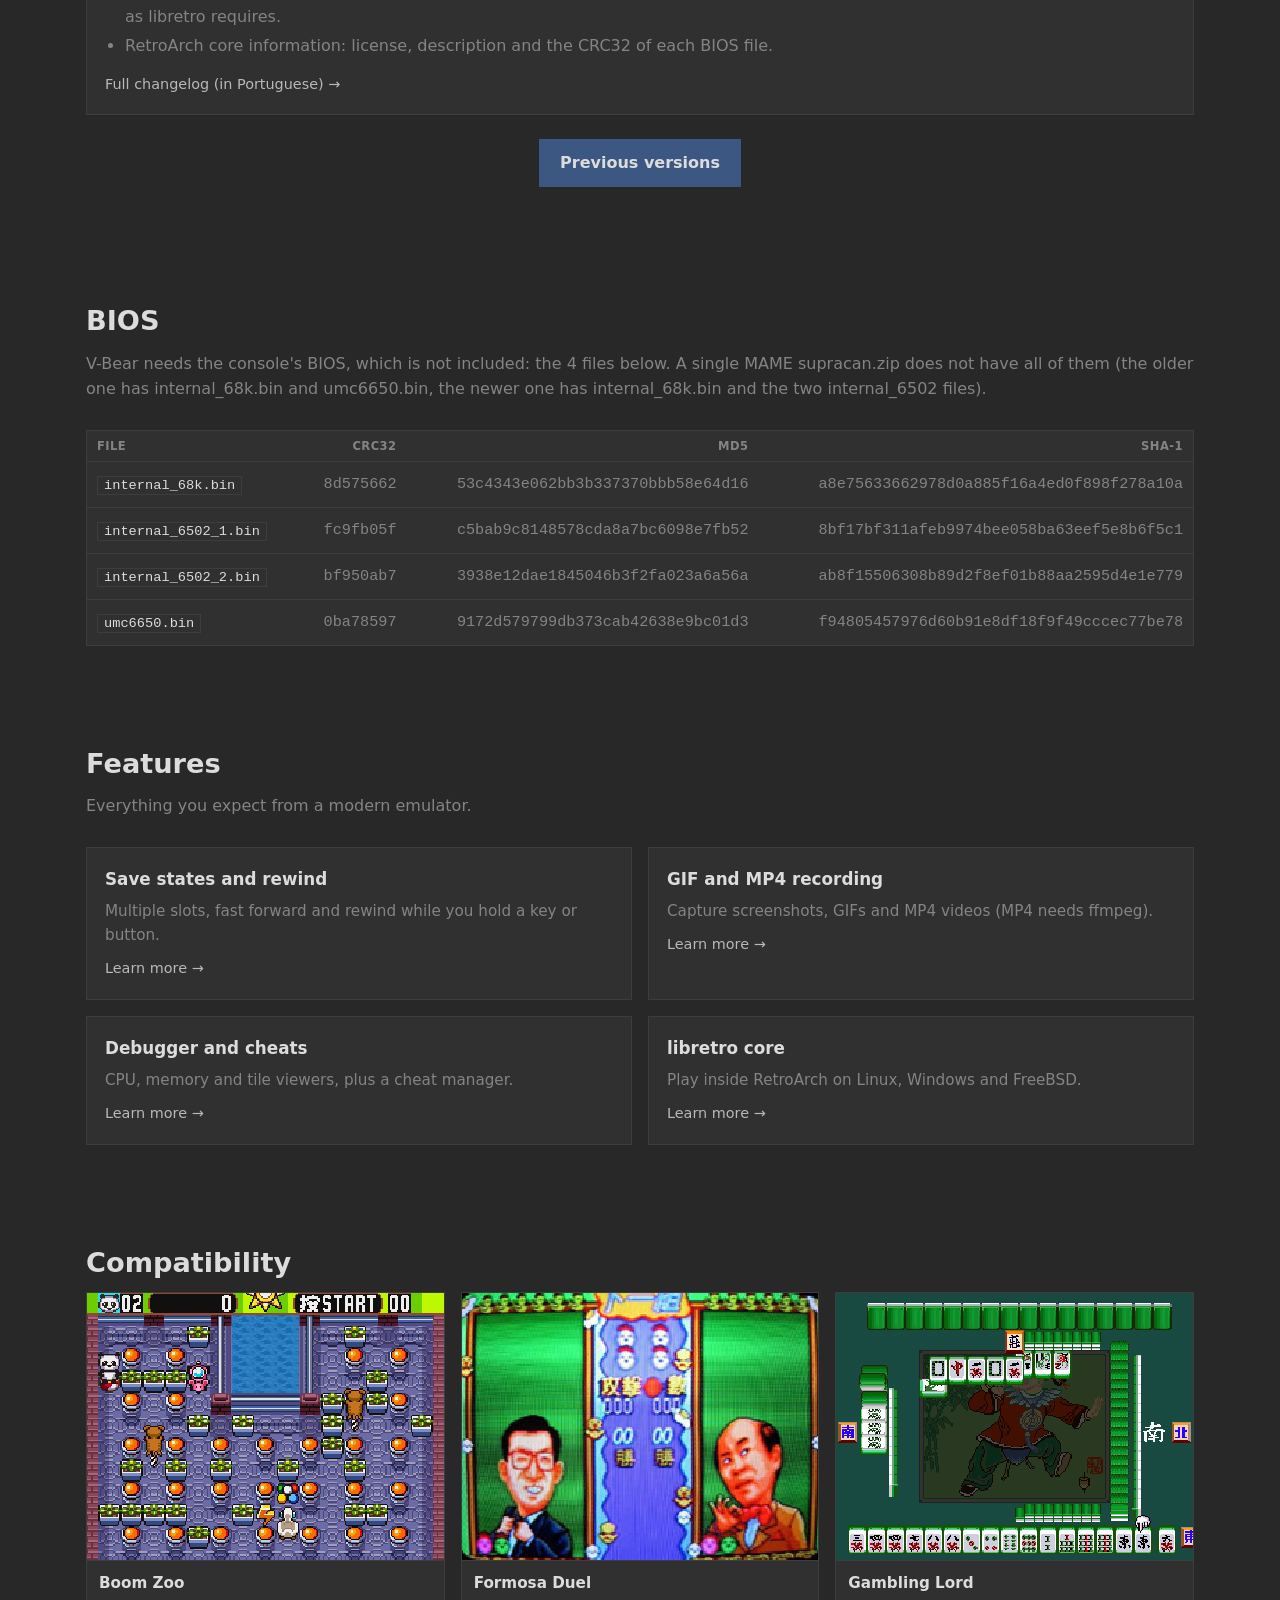
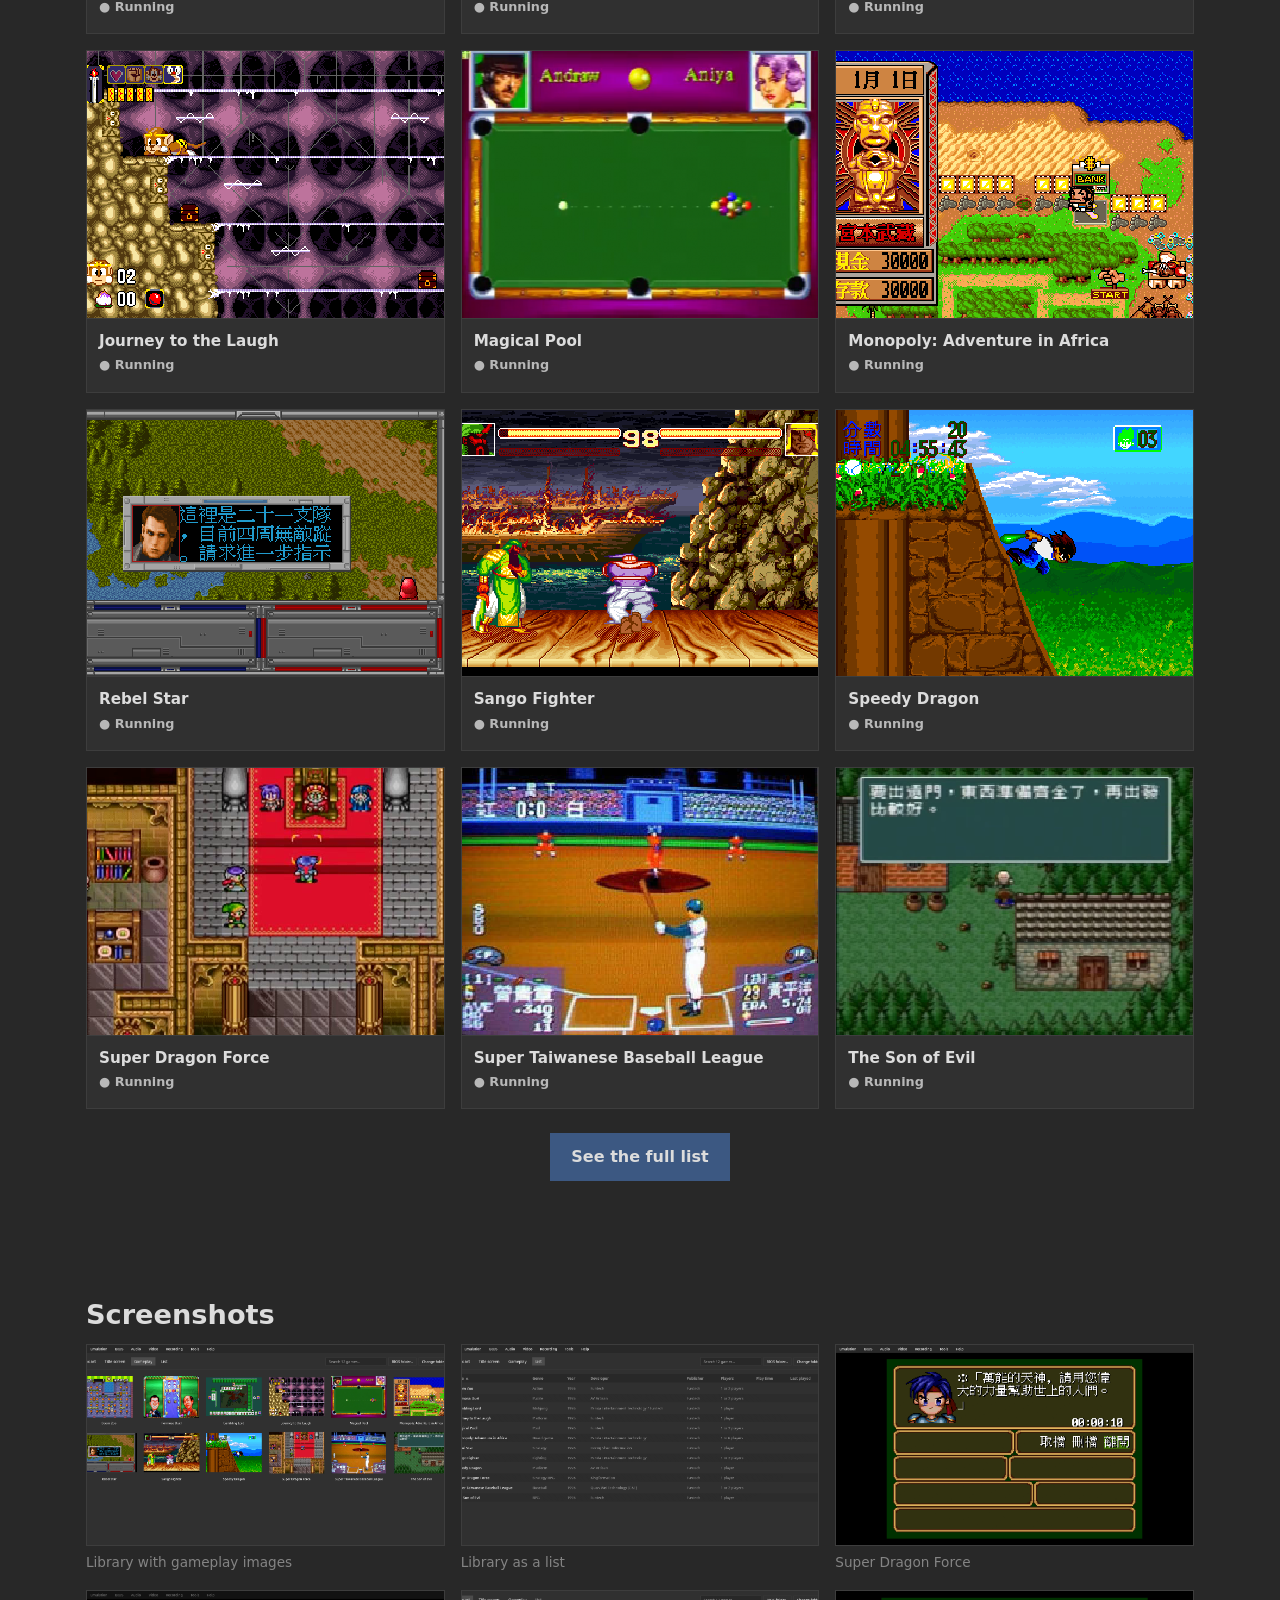
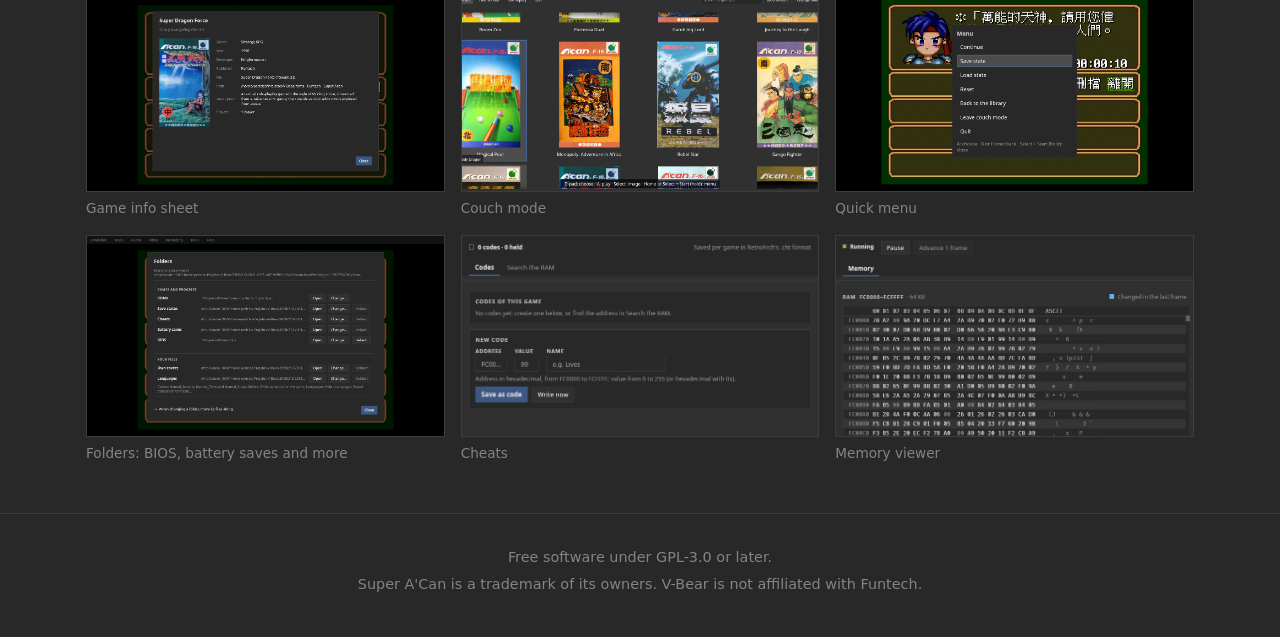
==== commit 7636df44: "0.5.1: fixed-size save states and rewind in the libretro core The core reported a state size that va" ====
--- a/site/index.html
+++ b/site/index.html
@@ -47,23 +47,18 @@
 
   <section id="download">
     <h2 data-i18n="dl_title">Download</h2>
-    <p class="sub" data-i18n="dl_sub">Version 0.5.0.</p>
+    <p class="sub" data-i18n="dl_sub">Version 0.5.1.</p>
     <div class="tablewrap"><table class="dl">
-      <tr><td>Linux x86-64</td><td><a class="btn primary" href="https://github.com/PSGM-Romhacking/v-bear/releases/download/v0.5.0/v-bear-0.5.0-linux-x86_64.AppImage" download>AppImage</a></td><td class="n"><code>v-bear-0.5.0-linux-x86_64.AppImage</code><br><span class="dash" data-i18n="dl_glibc">glibc 2.27 or newer (Ubuntu 18.04, Debian 10, RHEL 8 and later)</span></td></tr>
-      <tr><td>Windows 10/11</td><td><a class="btn primary" href="https://github.com/PSGM-Romhacking/v-bear/releases/download/v0.5.0/v-bear-0.5.0-windows-x86_64.exe" download>.exe</a></td><td class="n"><code>v-bear-0.5.0-windows-x86_64.exe</code></td></tr>
-      <tr><td>FreeBSD 14+</td><td><a class="btn primary" href="https://github.com/PSGM-Romhacking/v-bear/releases/download/v0.5.0/v-bear-0.5.0-freebsd-x86_64.tar.gz" download>.tar.gz</a></td><td class="n"><code>v-bear-0.5.0-freebsd-x86_64.tar.gz</code></td></tr>
-      <tr><td>RetroArch</td><td><a class="btn" href="https://github.com/PSGM-Romhacking/v-bear/releases/download/v0.5.0/v_bear_libretro-0.5.0-linux-x86_64.zip" download>Linux</a> <a class="btn" href="https://github.com/PSGM-Romhacking/v-bear/releases/download/v0.5.0/v_bear_libretro-0.5.0-windows-x86_64.zip" download>Windows</a> <a class="btn" href="https://github.com/PSGM-Romhacking/v-bear/releases/download/v0.5.0/v_bear_libretro-0.5.0-freebsd-x86_64.zip" download>FreeBSD</a></td><td class="n"><code>v_bear_libretro-0.5.0-*.zip</code></td></tr>
+      <tr><td>Linux x86-64</td><td><a class="btn primary" href="https://github.com/PSGM-Romhacking/v-bear/releases/download/v0.5.1/v-bear-0.5.1-linux-x86_64.AppImage" download>AppImage</a></td><td class="n"><code>v-bear-0.5.1-linux-x86_64.AppImage</code><br><span class="dash" data-i18n="dl_glibc">glibc 2.27 or newer (Ubuntu 18.04, Debian 10, RHEL 8 and later)</span></td></tr>
+      <tr><td>Windows 10/11</td><td><a class="btn primary" href="https://github.com/PSGM-Romhacking/v-bear/releases/download/v0.5.1/v-bear-0.5.1-windows-x86_64.exe" download>.exe</a></td><td class="n"><code>v-bear-0.5.1-windows-x86_64.exe</code></td></tr>
+      <tr><td>FreeBSD 14+</td><td><a class="btn primary" href="https://github.com/PSGM-Romhacking/v-bear/releases/download/v0.5.1/v-bear-0.5.1-freebsd-x86_64.tar.gz" download>.tar.gz</a></td><td class="n"><code>v-bear-0.5.1-freebsd-x86_64.tar.gz</code></td></tr>
+      <tr><td>RetroArch</td><td><a class="btn" href="https://github.com/PSGM-Romhacking/v-bear/releases/download/v0.5.1/v_bear_libretro-0.5.1-linux-x86_64.zip" download>Linux</a> <a class="btn" href="https://github.com/PSGM-Romhacking/v-bear/releases/download/v0.5.1/v_bear_libretro-0.5.1-windows-x86_64.zip" download>Windows</a> <a class="btn" href="https://github.com/PSGM-Romhacking/v-bear/releases/download/v0.5.1/v_bear_libretro-0.5.1-freebsd-x86_64.zip" download>FreeBSD</a></td><td class="n"><code>v_bear_libretro-0.5.1-*.zip</code></td></tr>
     </table></div>
     <div class="card changes">
-      <h3><span>0.5.0</span> <small>2026-10-23</small></h3>
+      <h3><span>0.5.1</span> <small>2026-11-01</small></h3>
       <ul>
-        <li data-i18n="cl1">New interface: library with box art, info sheets, controls you can remap, save states with thumbnails, rewind, recording, cheats, couch mode.</li>
-        <li data-i18n="cl2">BIOS menu: choose the folder and see each file with its size, CRC32 and whether it was found.</li>
-        <li data-i18n="cl3">Battery saves in their own folder, compatible with MAME and MiSTer; an old .sav next to the game is picked up.</li>
-        <li data-i18n="cl4">List view, play time and play history.</li>
-        <li data-i18n="cl5">Genre and description of every game in English, Portuguese and Spanish.</li>
-        <li data-i18n="cl6">Error report: if the program crashes, the next start shows where the report is.</li>
-        <li data-i18n="cl7">The window never opens bigger than the screen.</li>
+        <li data-i18n="cl8">RetroArch core: rewind now works (the core's information file declares serialized save states), and save states keep a fixed size, as libretro requires.</li>
+        <li data-i18n="cl9">RetroArch core information: license, description and the CRC32 of each BIOS file.</li>
       </ul>
       <a class="more" href="https://github.com/PSGM-Romhacking/v-bear/blob/main/CHANGELOG.md" data-i18n="cl_all">Full changelog (in Portuguese) →</a>
     </div>
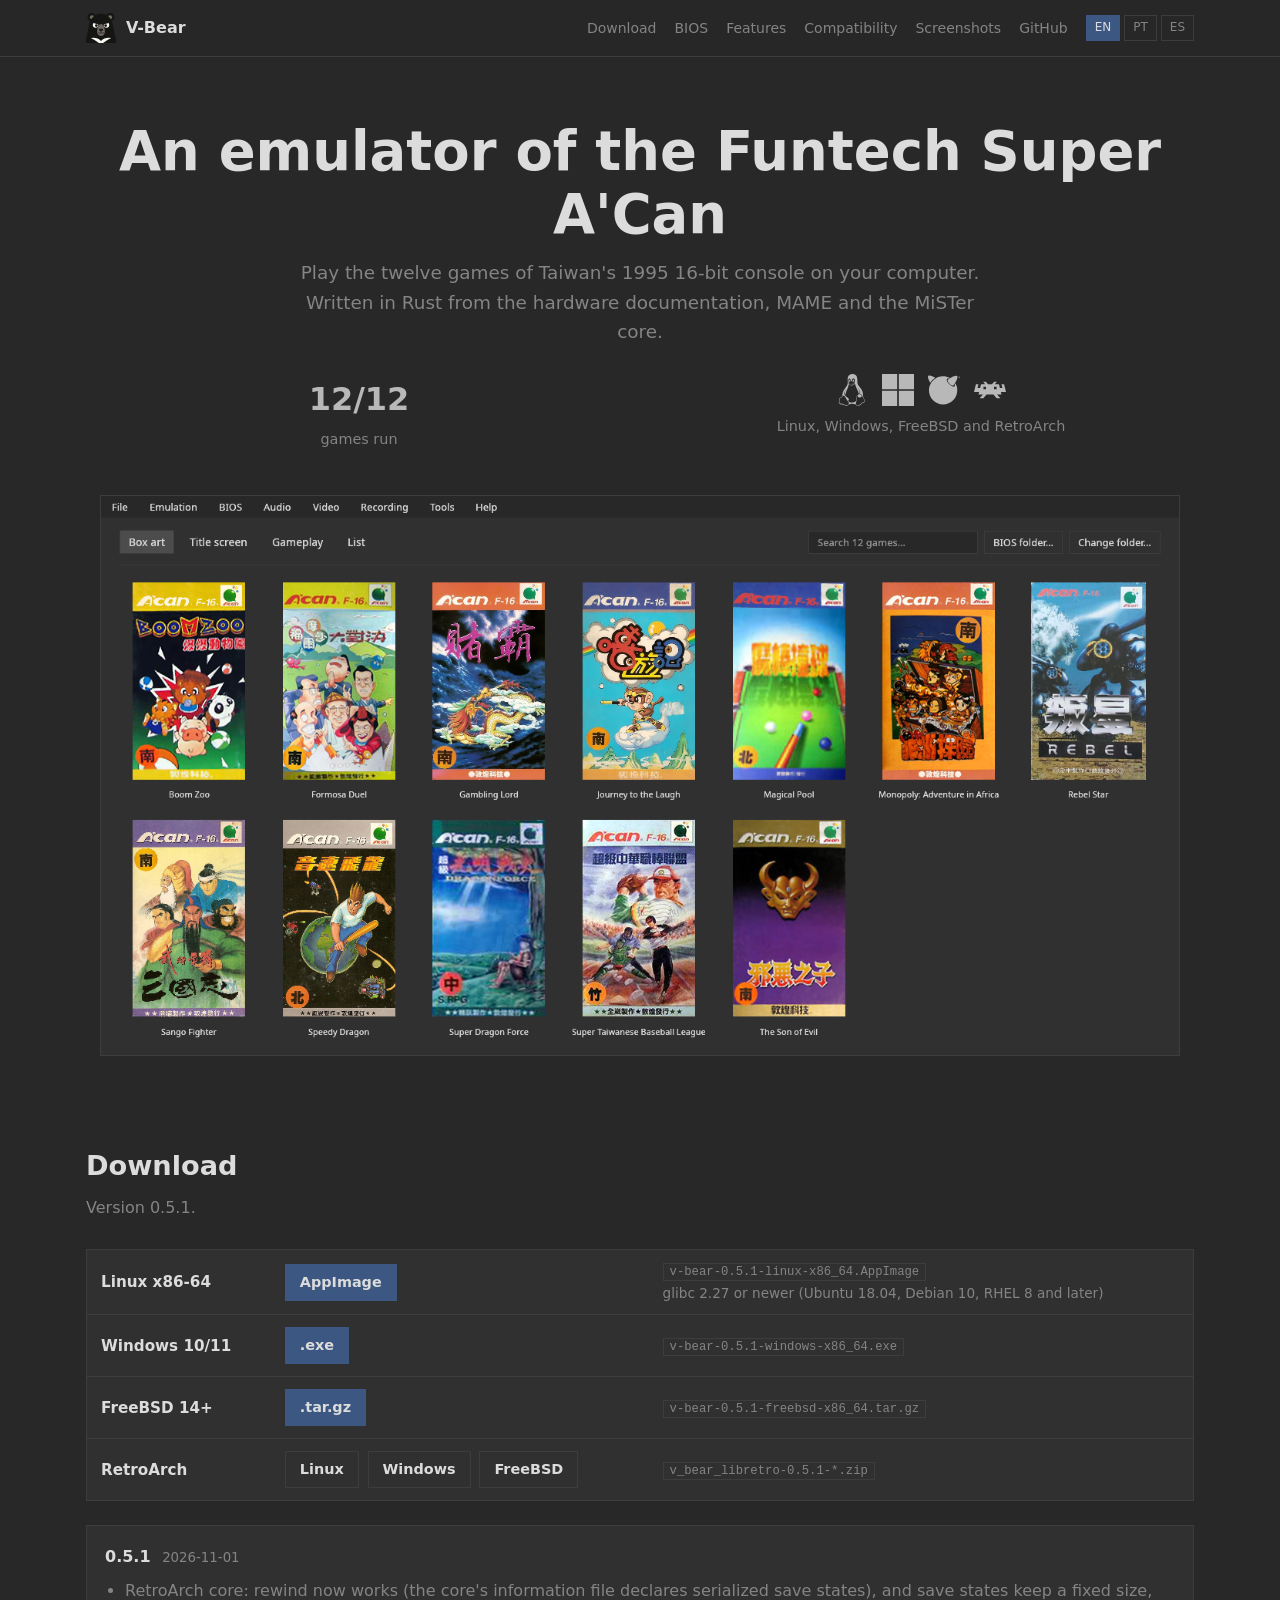
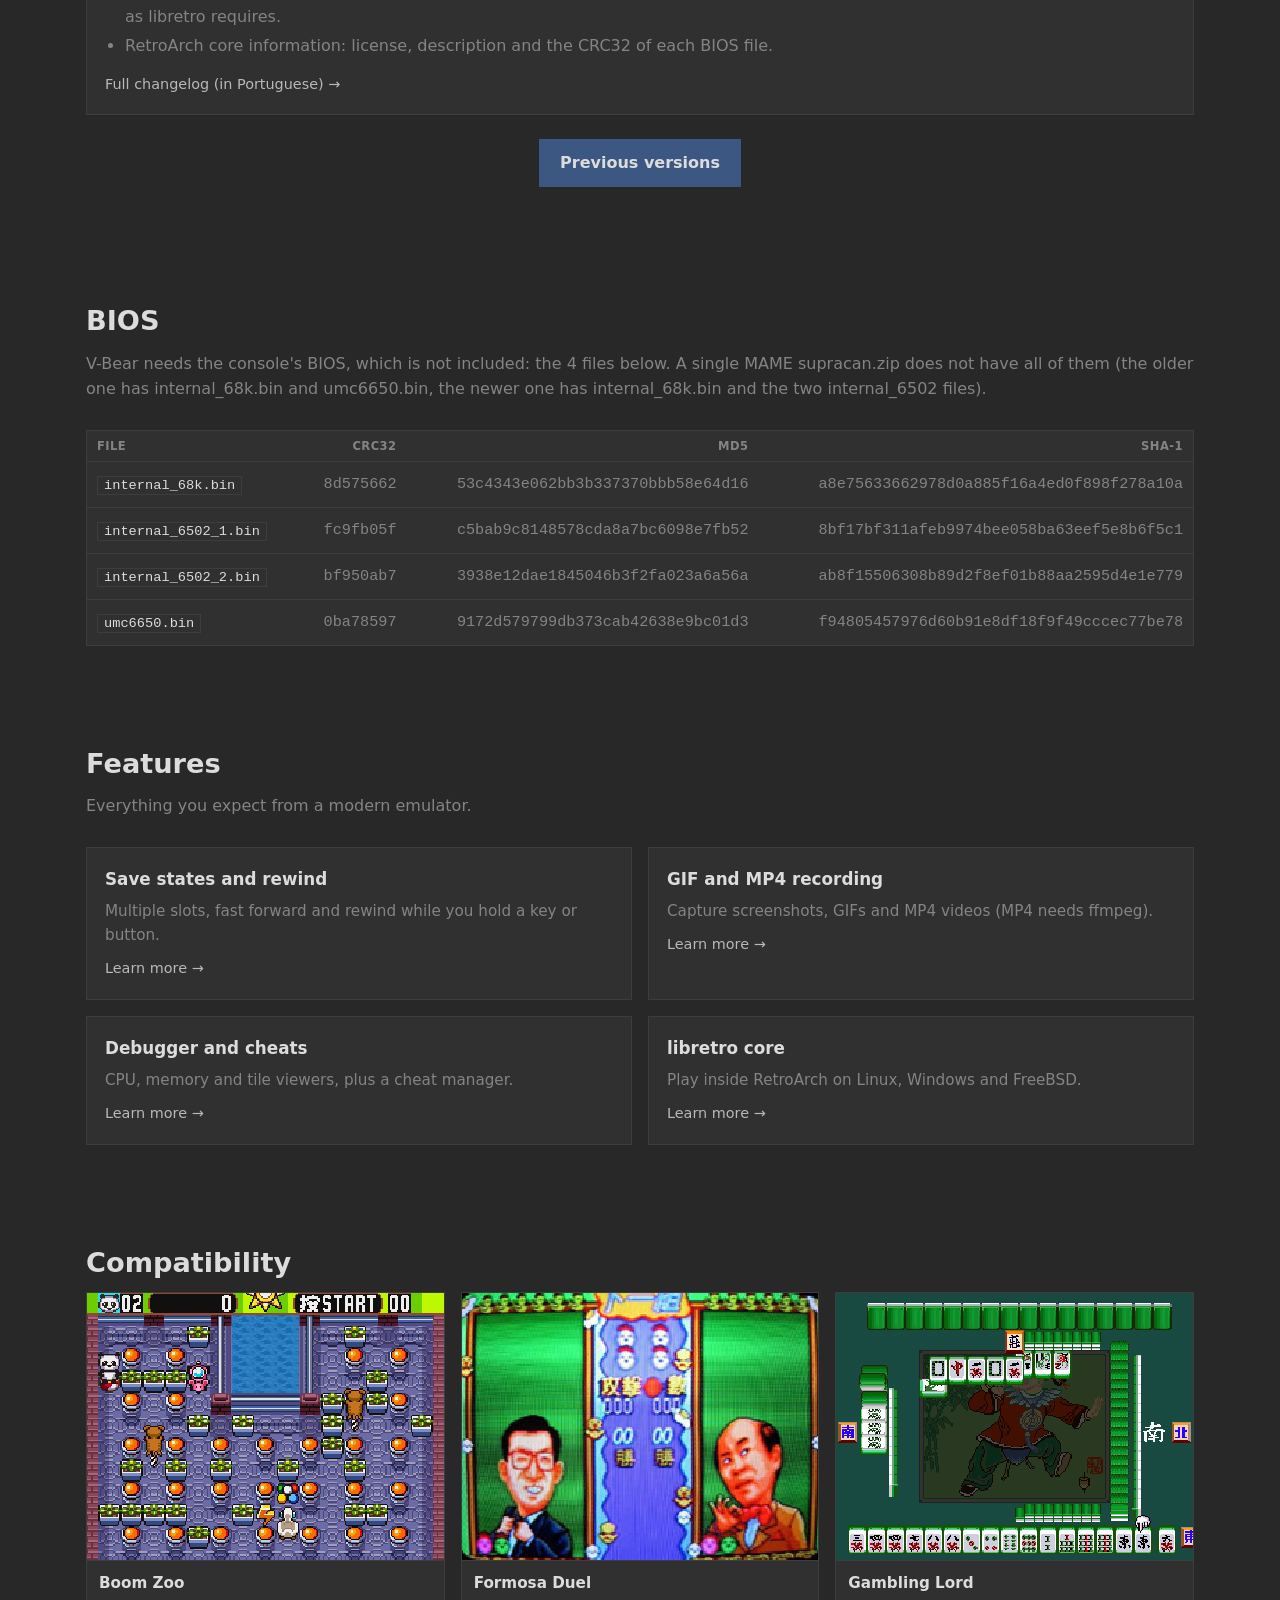
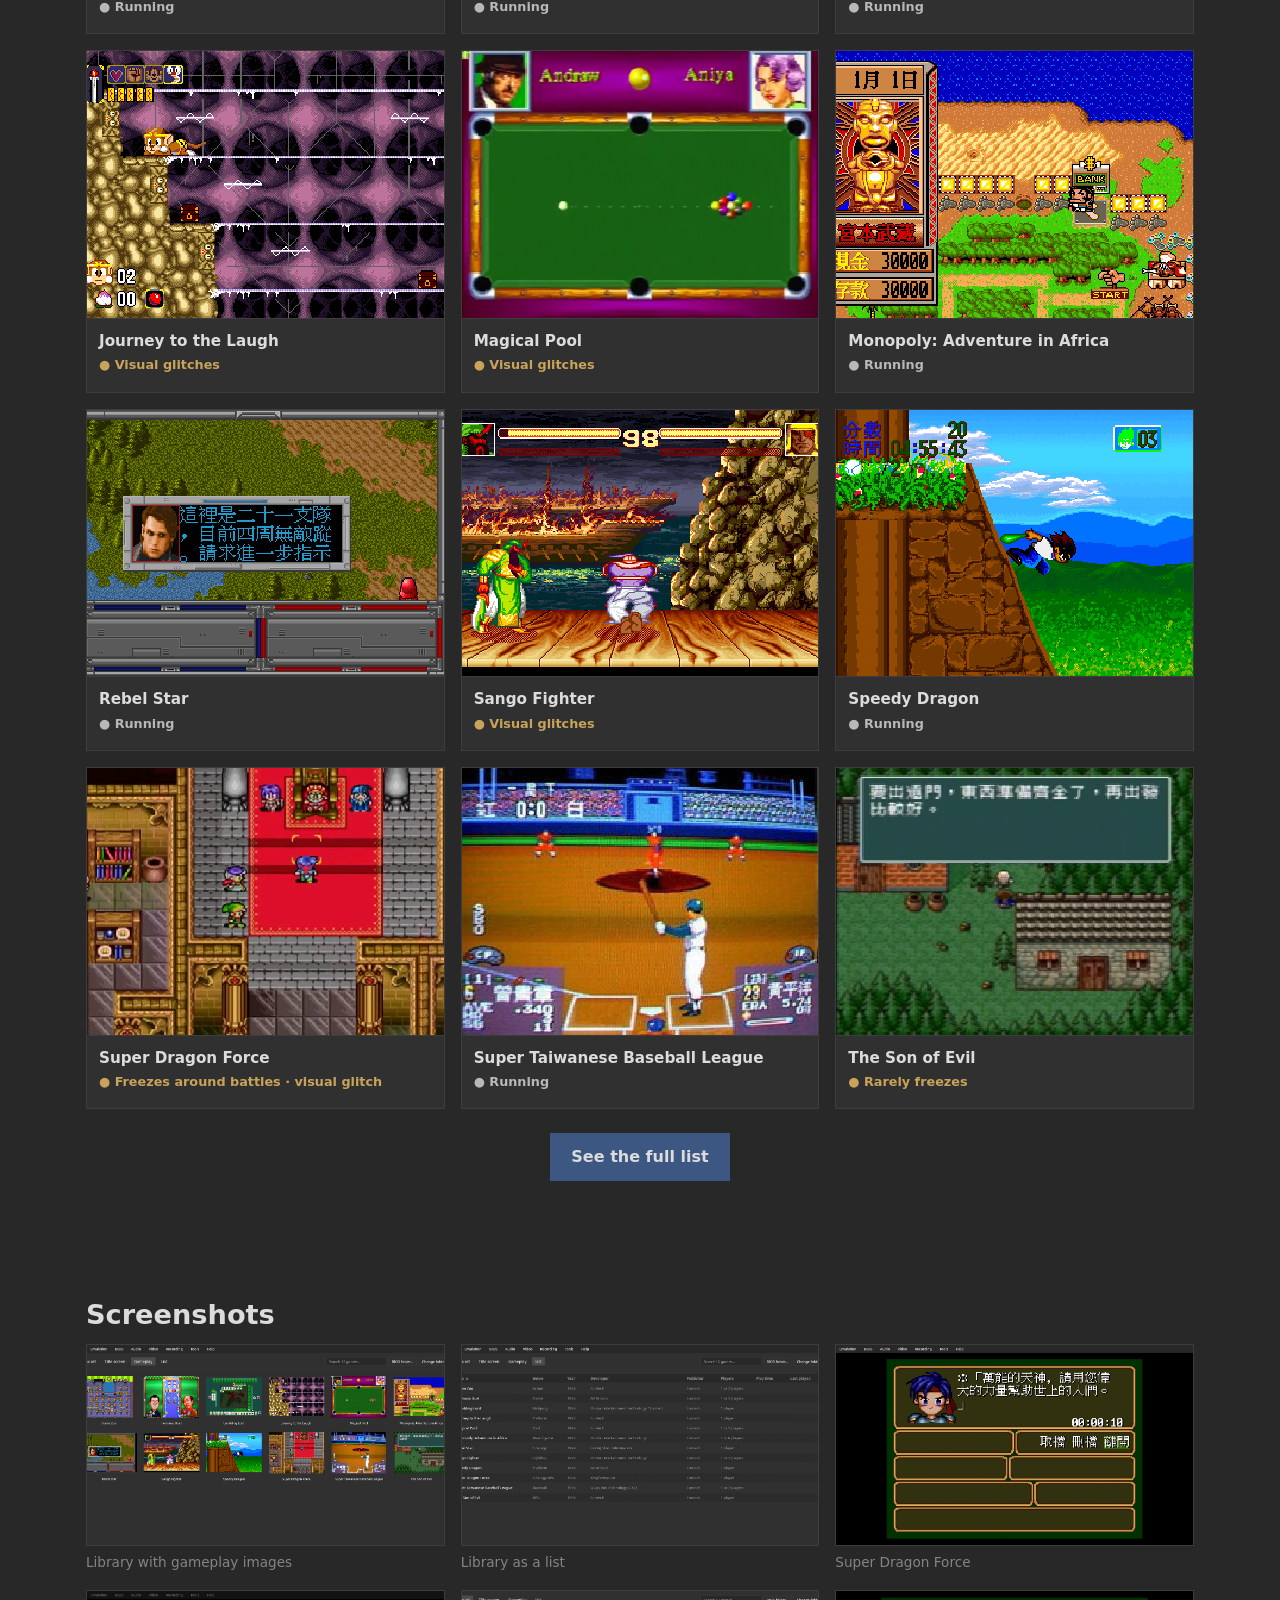
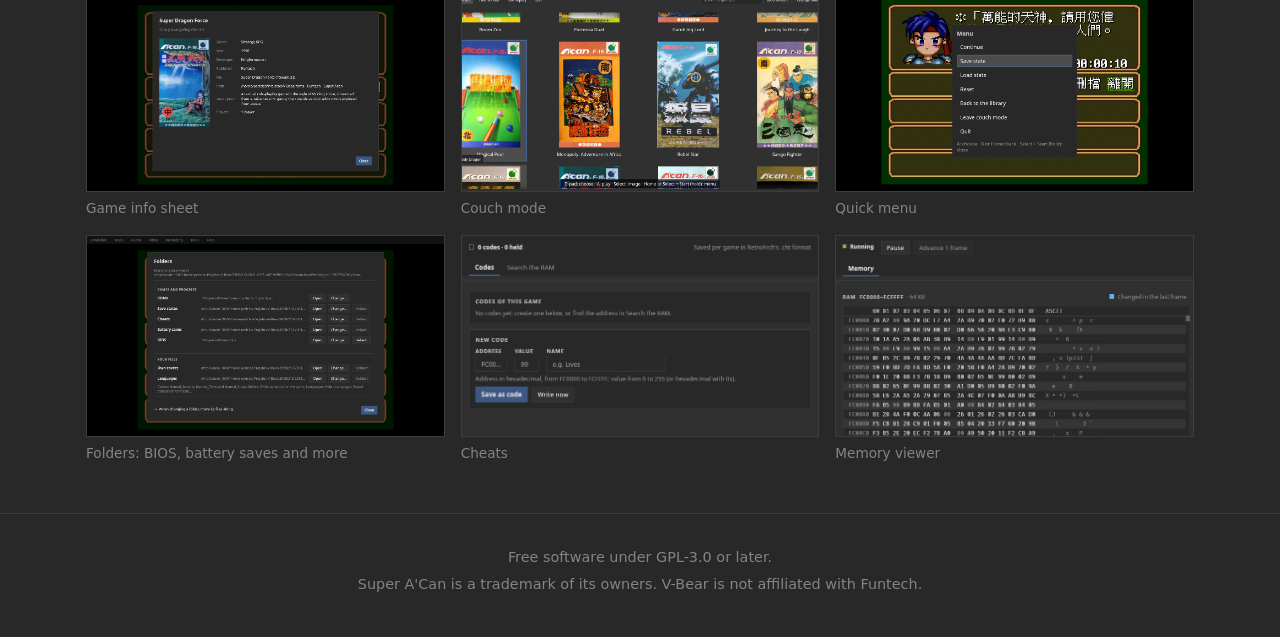
==== commit 1746e856: "site: show known problems on the game cards" ====
--- a/site/index.html
+++ b/site/index.html
@@ -94,15 +94,15 @@
       <figure class="game"><img src="img/snaps/boom-zoo.png" alt="Boom Zoo" loading="lazy"><figcaption><b>Boom Zoo</b><span class="st" data-i18n="st_run">Running</span></figcaption></figure>
       <figure class="game"><img src="img/snaps/formosa-duel.png" alt="Formosa Duel" loading="lazy"><figcaption><b>Formosa Duel</b><span class="st" data-i18n="st_run">Running</span></figcaption></figure>
       <figure class="game"><img src="img/snaps/gambling-lord.png" alt="Gambling Lord" loading="lazy"><figcaption><b>Gambling Lord</b><span class="st" data-i18n="st_run">Running</span></figcaption></figure>
-      <figure class="game"><img src="img/snaps/journey-to-the-laugh.png" alt="Journey to the Laugh" loading="lazy"><figcaption><b>Journey to the Laugh</b><span class="st" data-i18n="st_run">Running</span></figcaption></figure>
-      <figure class="game"><img src="img/snaps/magical-pool.png" alt="Magical Pool" loading="lazy"><figcaption><b>Magical Pool</b><span class="st" data-i18n="st_run">Running</span></figcaption></figure>
+      <figure class="game"><img src="img/snaps/journey-to-the-laugh.png" alt="Journey to the Laugh" loading="lazy"><figcaption><b>Journey to the Laugh</b><span class="st warn" data-i18n="st_vis2">Visual glitches</span></figcaption></figure>
+      <figure class="game"><img src="img/snaps/magical-pool.png" alt="Magical Pool" loading="lazy"><figcaption><b>Magical Pool</b><span class="st warn" data-i18n="st_vis2">Visual glitches</span></figcaption></figure>
       <figure class="game"><img src="img/snaps/monopoly.png" alt="Monopoly: Adventure in Africa" loading="lazy"><figcaption><b>Monopoly: Adventure in Africa</b><span class="st" data-i18n="st_run">Running</span></figcaption></figure>
       <figure class="game"><img src="img/snaps/rebel-star.png" alt="Rebel Star" loading="lazy"><figcaption><b>Rebel Star</b><span class="st" data-i18n="st_run">Running</span></figcaption></figure>
-      <figure class="game"><img src="img/snaps/sango-fighter.png" alt="Sango Fighter" loading="lazy"><figcaption><b>Sango Fighter</b><span class="st" data-i18n="st_run">Running</span></figcaption></figure>
+      <figure class="game"><img src="img/snaps/sango-fighter.png" alt="Sango Fighter" loading="lazy"><figcaption><b>Sango Fighter</b><span class="st warn" data-i18n="st_vis2">Visual glitches</span></figcaption></figure>
       <figure class="game"><img src="img/snaps/speedy-dragon.png" alt="Speedy Dragon" loading="lazy"><figcaption><b>Speedy Dragon</b><span class="st" data-i18n="st_run">Running</span></figcaption></figure>
-      <figure class="game"><img src="img/snaps/super-dragon-force.png" alt="Super Dragon Force" loading="lazy"><figcaption><b>Super Dragon Force</b><span class="st" data-i18n="st_run">Running</span></figcaption></figure>
+      <figure class="game"><img src="img/snaps/super-dragon-force.png" alt="Super Dragon Force" loading="lazy"><figcaption><b>Super Dragon Force</b><span class="st warn" data-i18n="st_frzvis">Freezes around battles · visual glitch</span></figcaption></figure>
       <figure class="game"><img src="img/snaps/super-taiwanese-baseball-league.png" alt="Super Taiwanese Baseball League" loading="lazy"><figcaption><b>Super Taiwanese Baseball League</b><span class="st" data-i18n="st_run">Running</span></figcaption></figure>
-      <figure class="game"><img src="img/snaps/the-son-of-evil.png" alt="The Son of Evil" loading="lazy"><figcaption><b>The Son of Evil</b><span class="st" data-i18n="st_run">Running</span></figcaption></figure>
+      <figure class="game"><img src="img/snaps/the-son-of-evil.png" alt="The Son of Evil" loading="lazy"><figcaption><b>The Son of Evil</b><span class="st warn" data-i18n="st_rare">Rarely freezes</span></figcaption></figure>
     </div>
     <p style="text-align:center;margin-top:24px"><a class="btn primary" href="compatibility.html" data-i18n="compat_all">See the full list</a></p>
   </section>
--- a/site/style.css
+++ b/site/style.css
@@ -134,6 +134,7 @@
 .game .n { display: block; margin-top: 6px; }
 .game .st { display: block; font-size: .8rem; font-weight: 600; color: var(--section); margin-bottom: 4px; }
 .game .st::before { content: "● "; }
+.game .st.warn { color: #c8a45a; }
 @media (max-width: 640px) { .games-grid { grid-template-columns: 1fr 1fr; } }
 table.dl td { vertical-align: middle; }
 table.dl td:first-child { font-weight: 600; white-space: nowrap; }
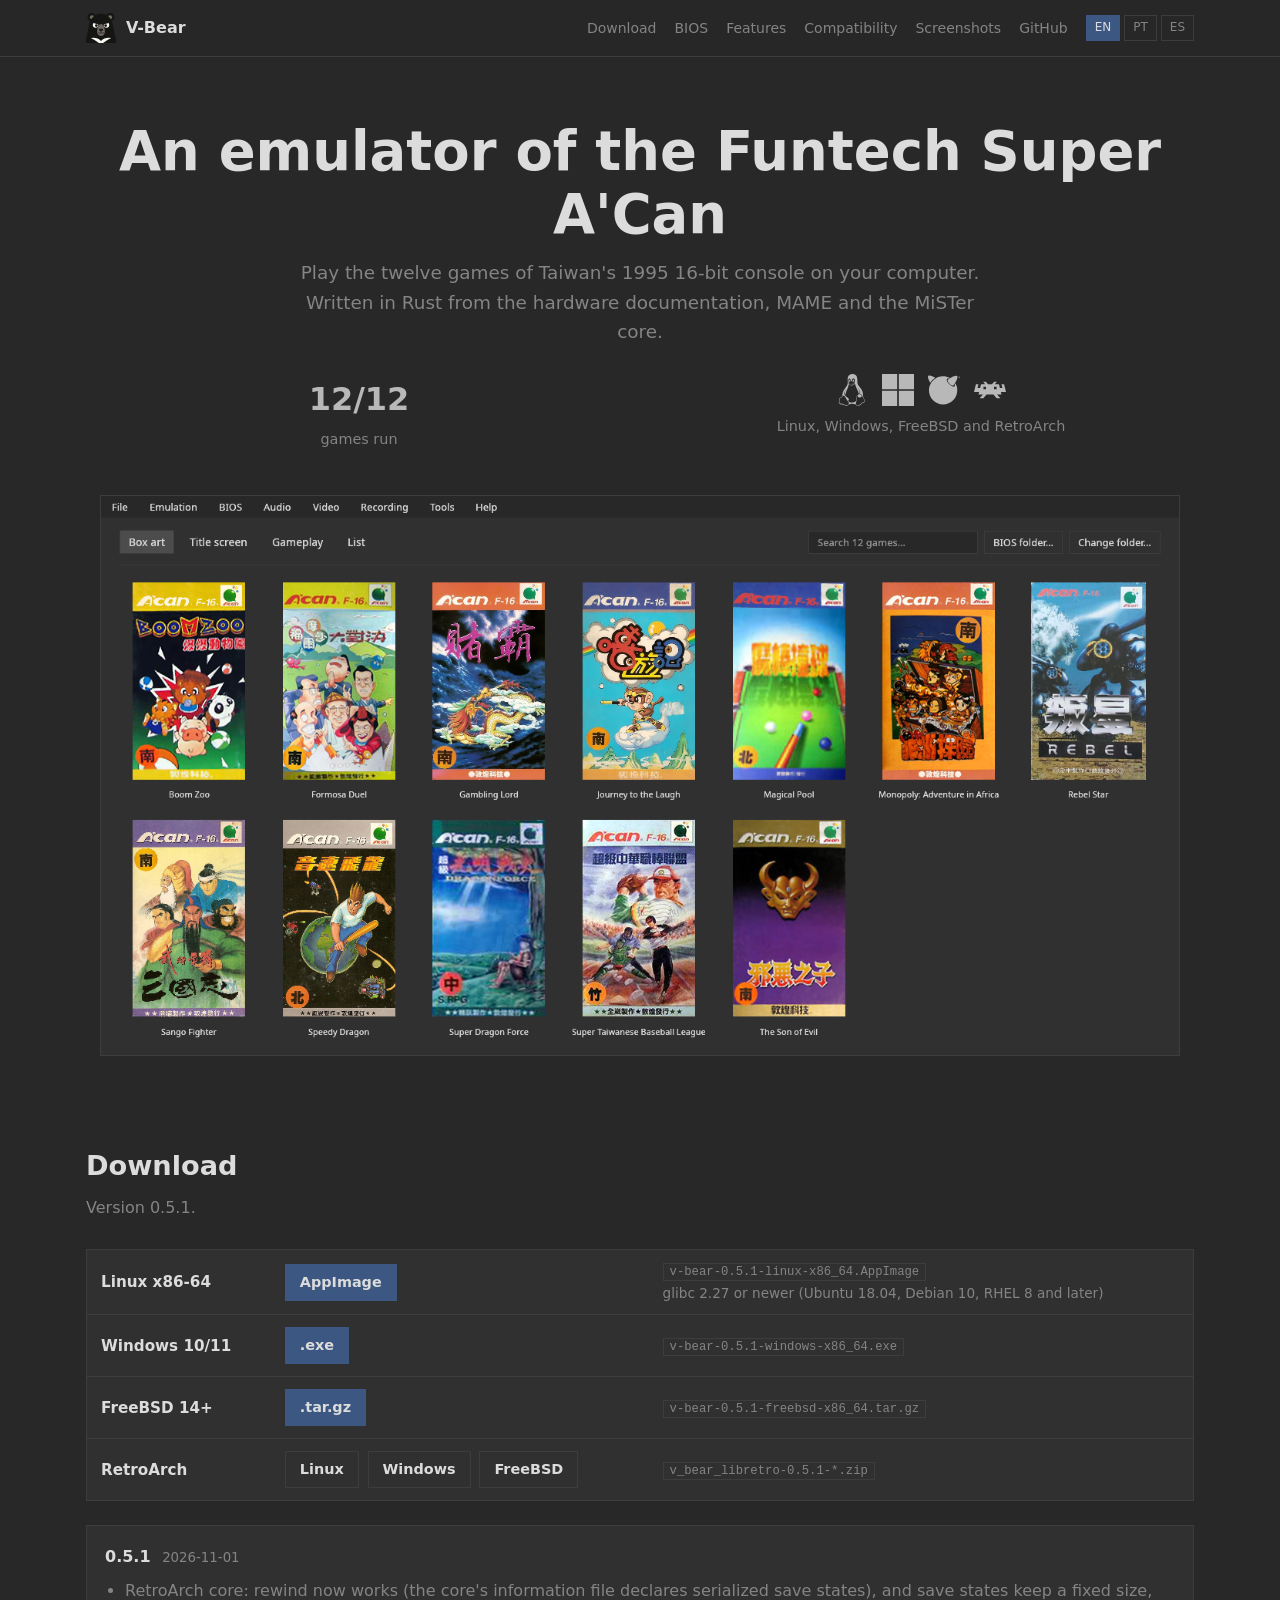
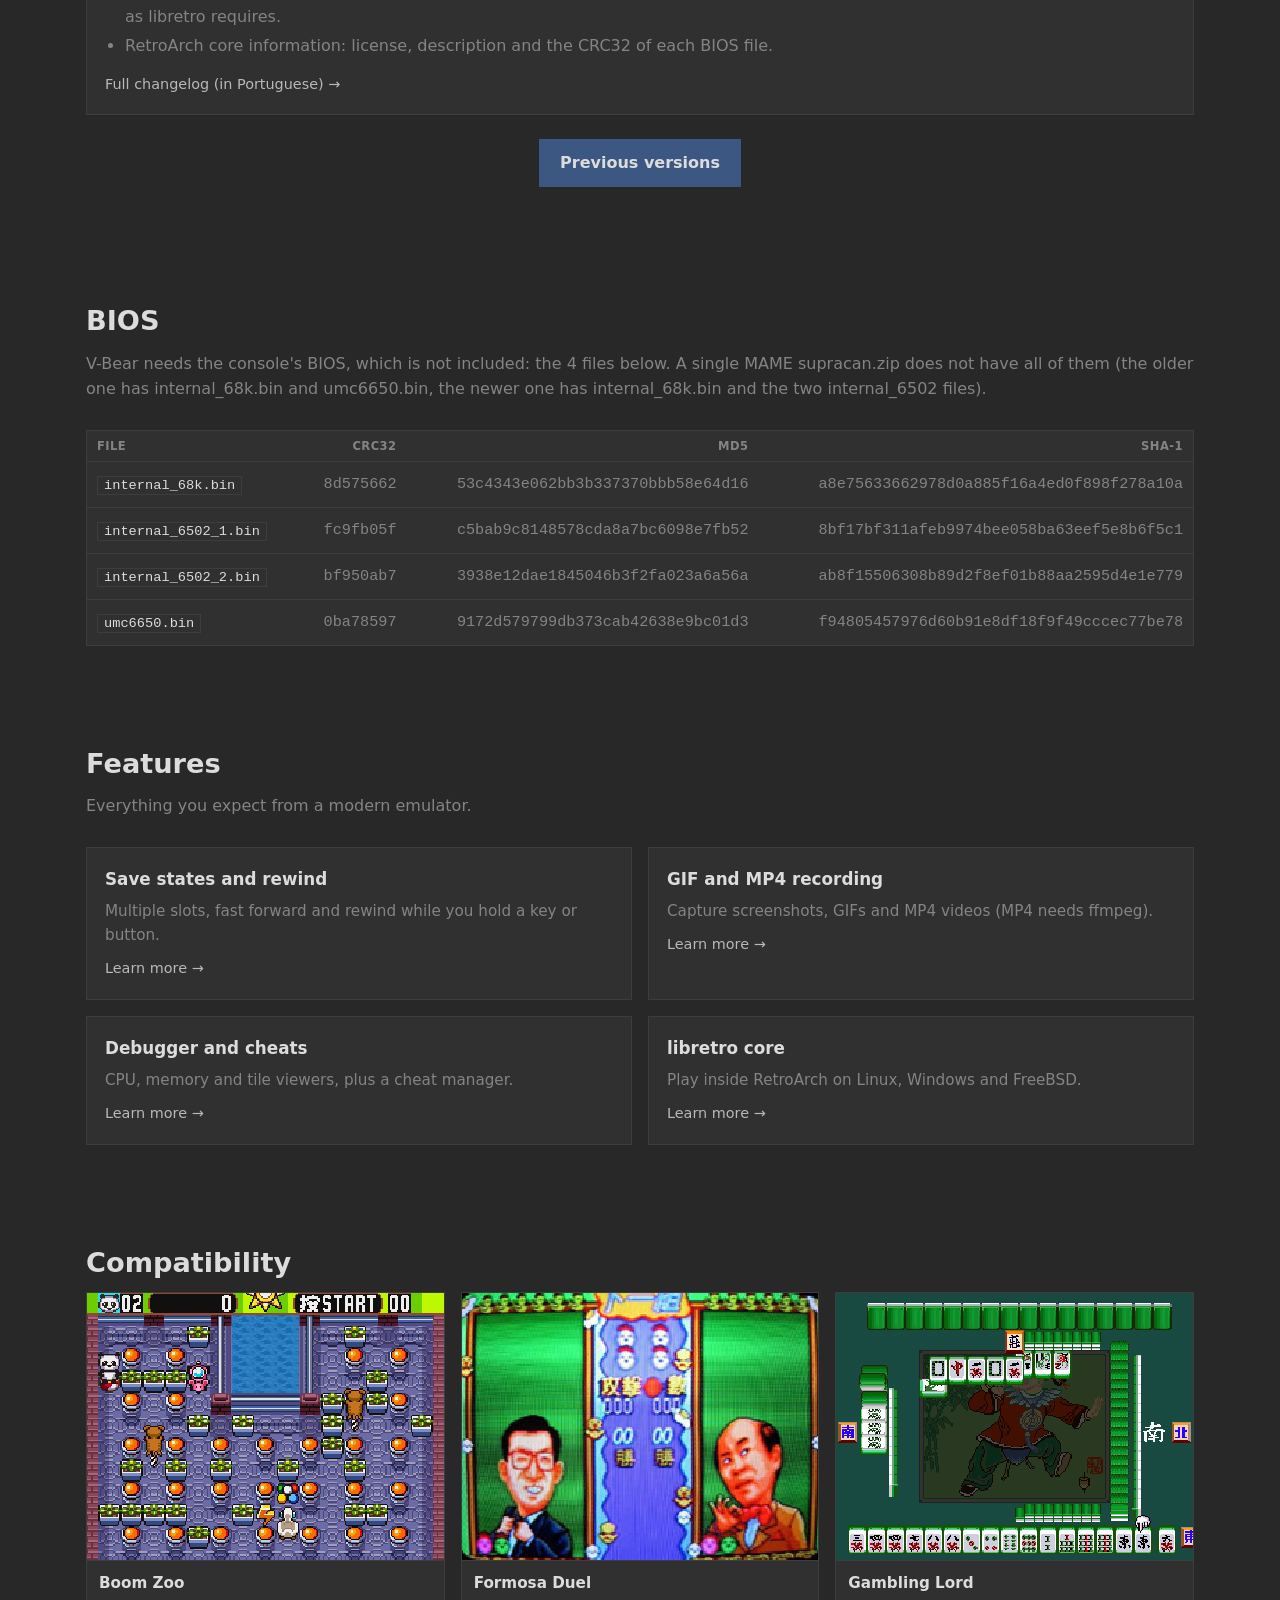
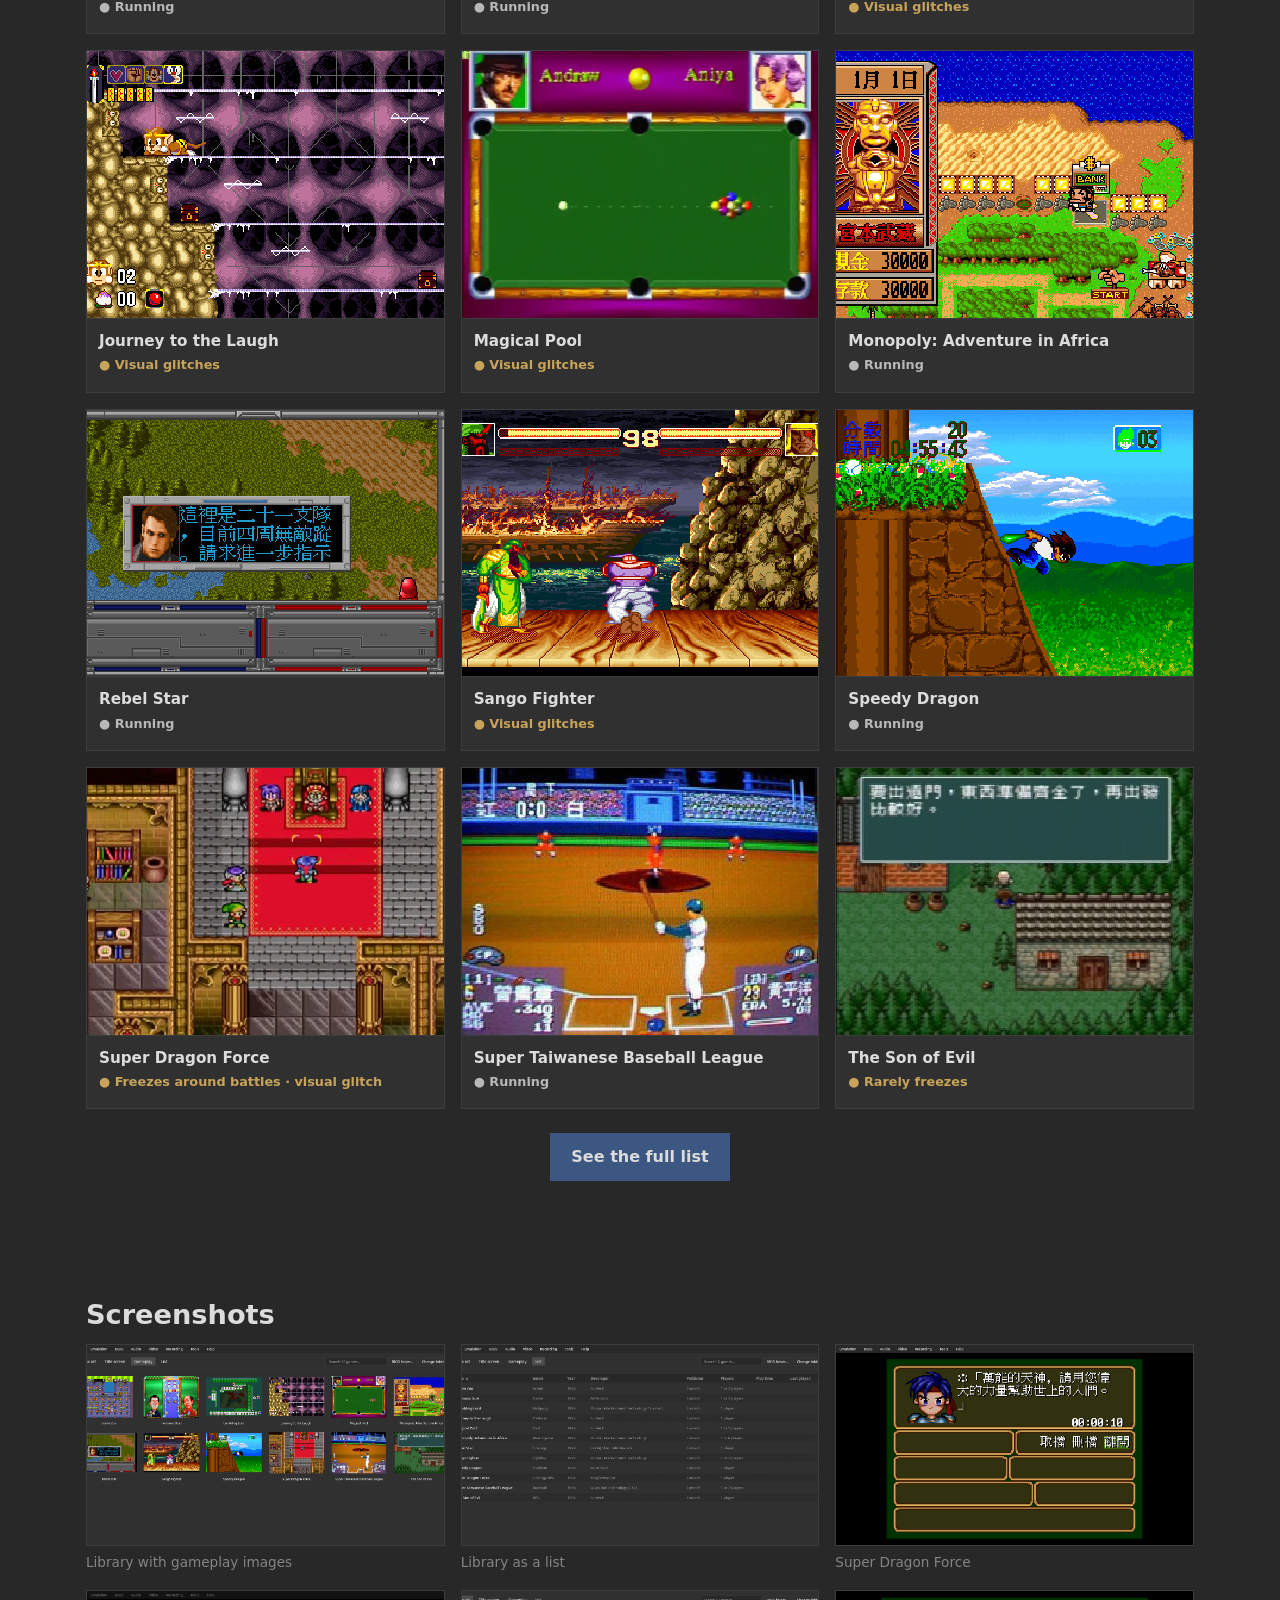
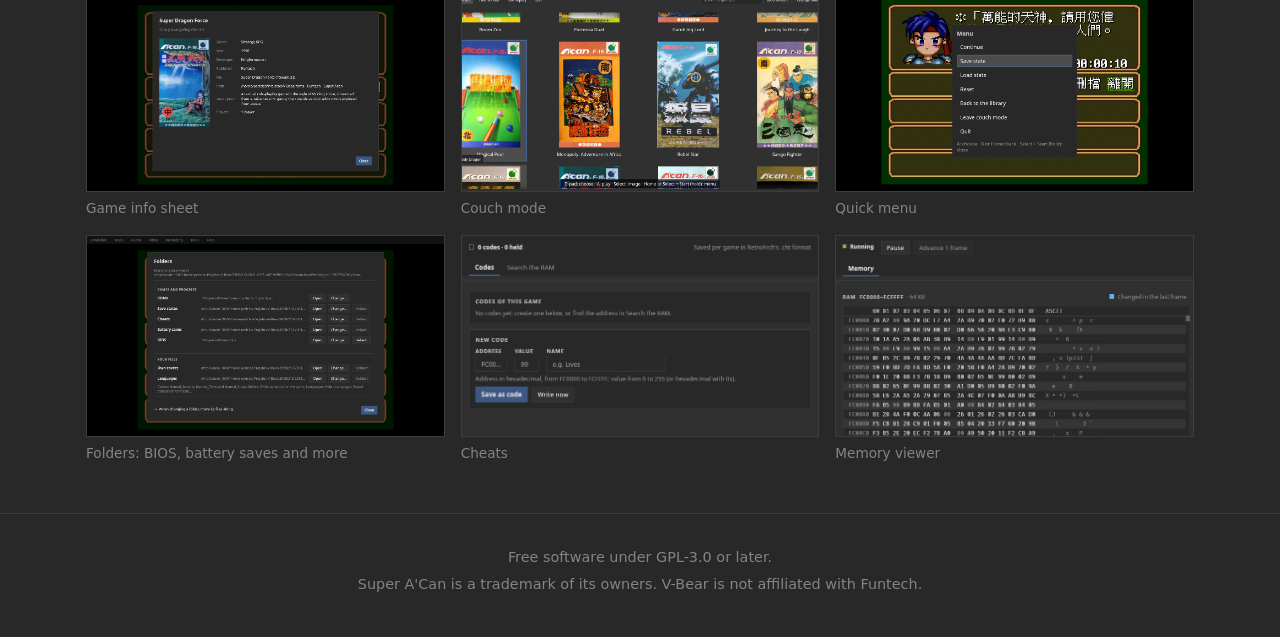
==== commit f889461b: "site: Gambling Lord has visual glitches" ====
--- a/site/index.html
+++ b/site/index.html
@@ -93,7 +93,7 @@
     <div class="games-grid">
       <figure class="game"><img src="img/snaps/boom-zoo.png" alt="Boom Zoo" loading="lazy"><figcaption><b>Boom Zoo</b><span class="st" data-i18n="st_run">Running</span></figcaption></figure>
       <figure class="game"><img src="img/snaps/formosa-duel.png" alt="Formosa Duel" loading="lazy"><figcaption><b>Formosa Duel</b><span class="st" data-i18n="st_run">Running</span></figcaption></figure>
-      <figure class="game"><img src="img/snaps/gambling-lord.png" alt="Gambling Lord" loading="lazy"><figcaption><b>Gambling Lord</b><span class="st" data-i18n="st_run">Running</span></figcaption></figure>
+      <figure class="game"><img src="img/snaps/gambling-lord.png" alt="Gambling Lord" loading="lazy"><figcaption><b>Gambling Lord</b><span class="st warn" data-i18n="st_vis2">Visual glitches</span></figcaption></figure>
       <figure class="game"><img src="img/snaps/journey-to-the-laugh.png" alt="Journey to the Laugh" loading="lazy"><figcaption><b>Journey to the Laugh</b><span class="st warn" data-i18n="st_vis2">Visual glitches</span></figcaption></figure>
       <figure class="game"><img src="img/snaps/magical-pool.png" alt="Magical Pool" loading="lazy"><figcaption><b>Magical Pool</b><span class="st warn" data-i18n="st_vis2">Visual glitches</span></figcaption></figure>
       <figure class="game"><img src="img/snaps/monopoly.png" alt="Monopoly: Adventure in Africa" loading="lazy"><figcaption><b>Monopoly: Adventure in Africa</b><span class="st" data-i18n="st_run">Running</span></figcaption></figure>
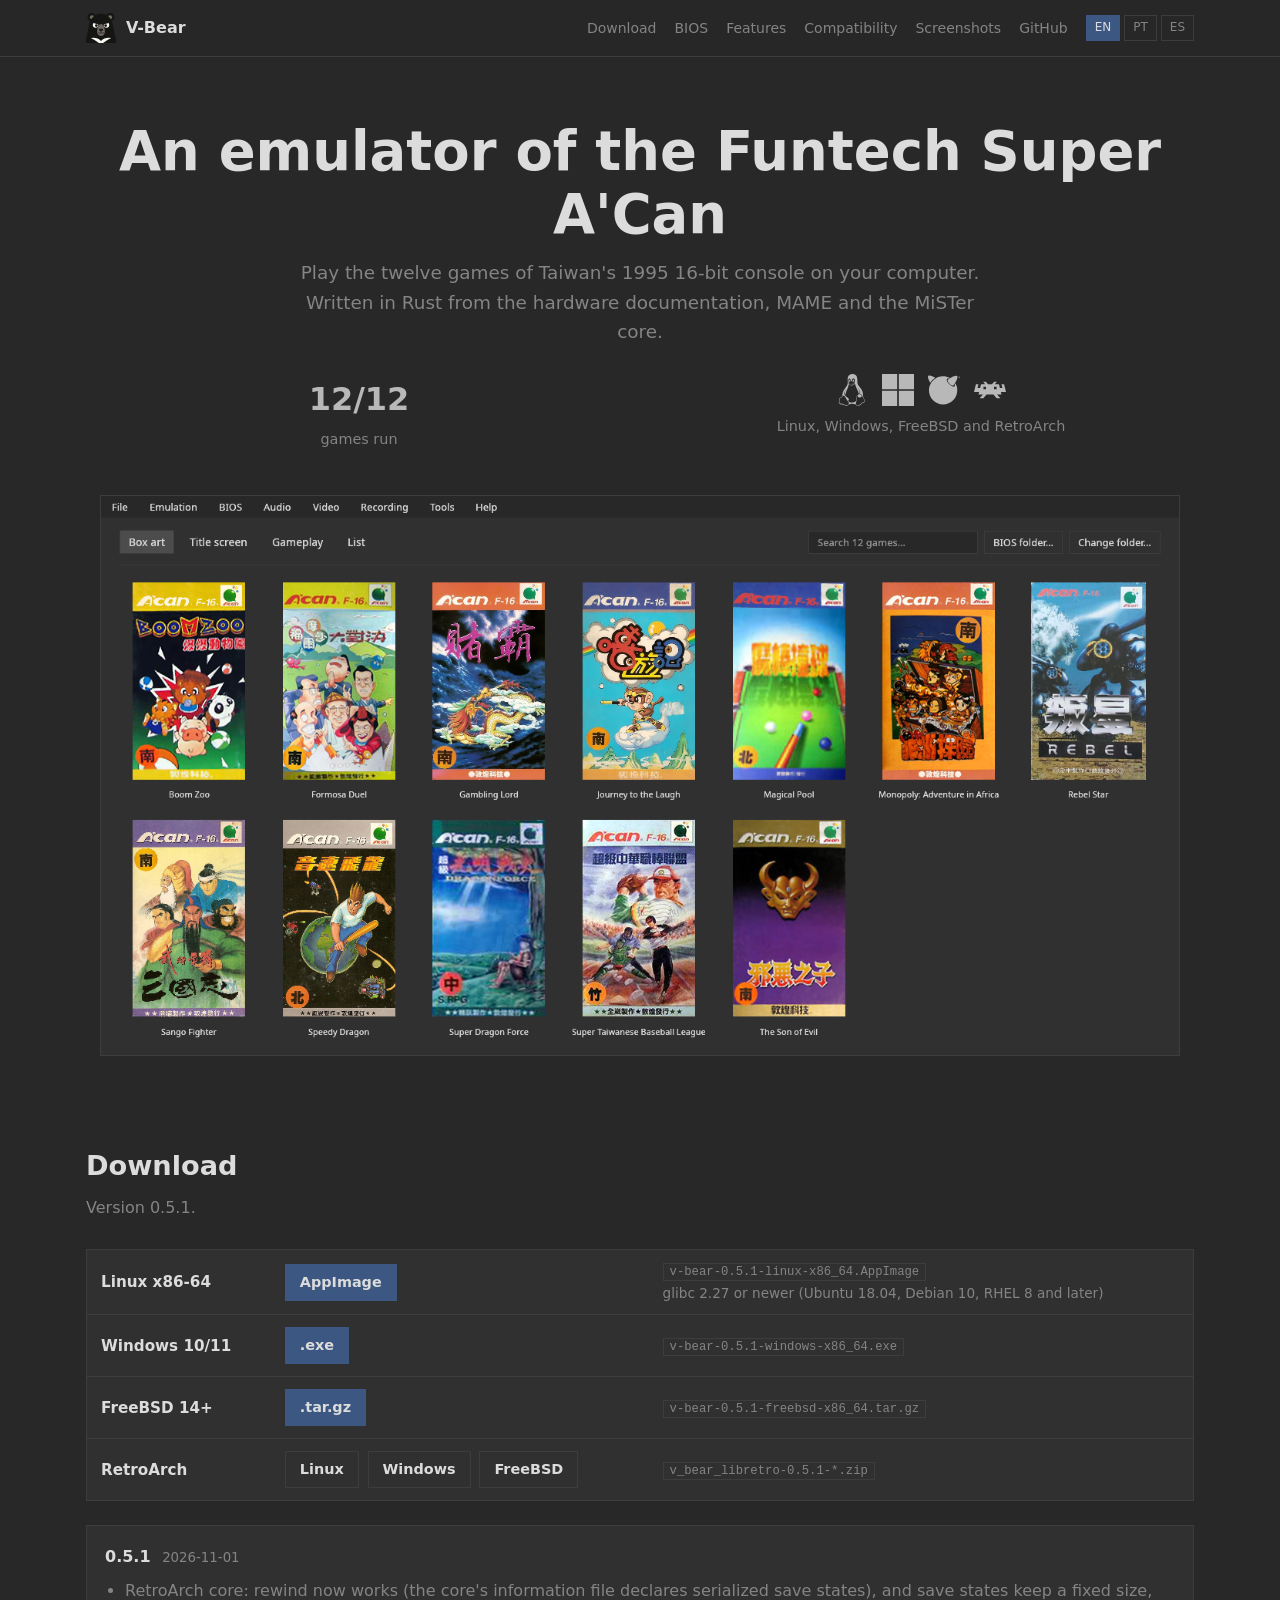
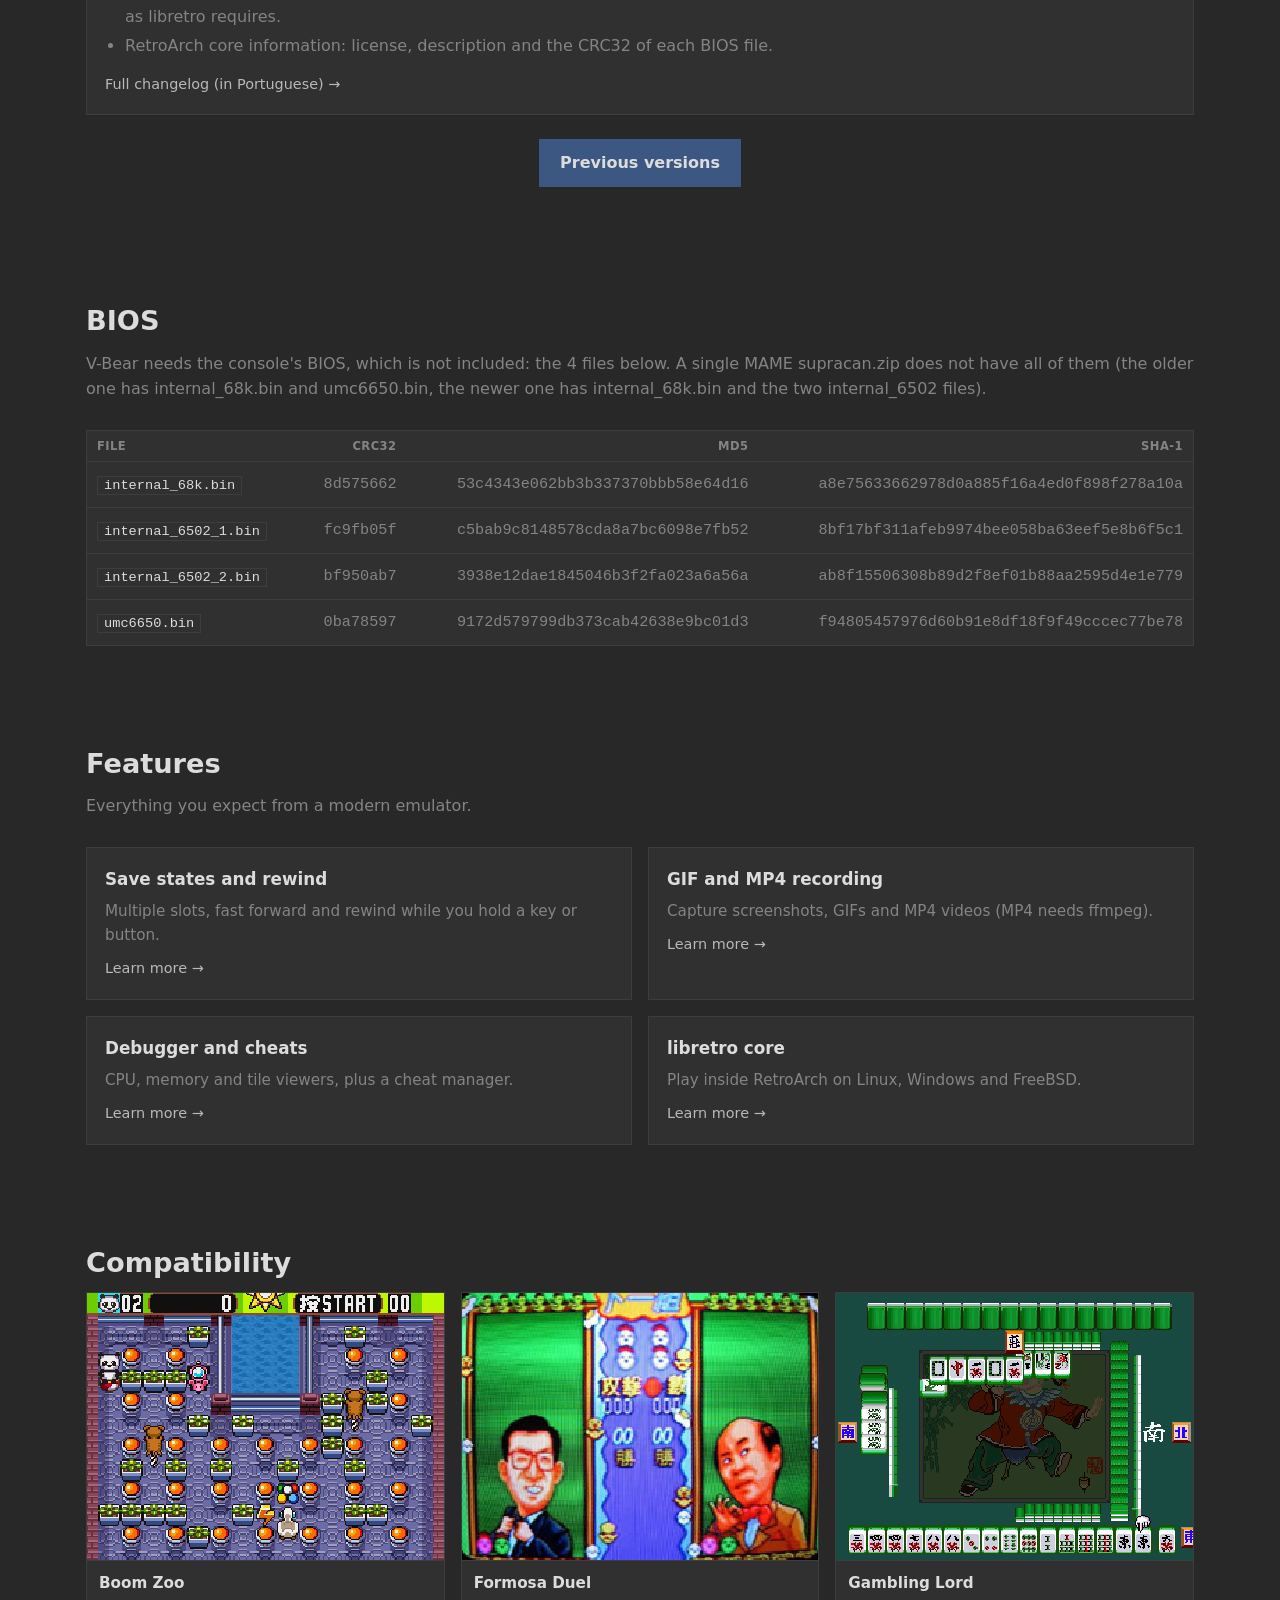
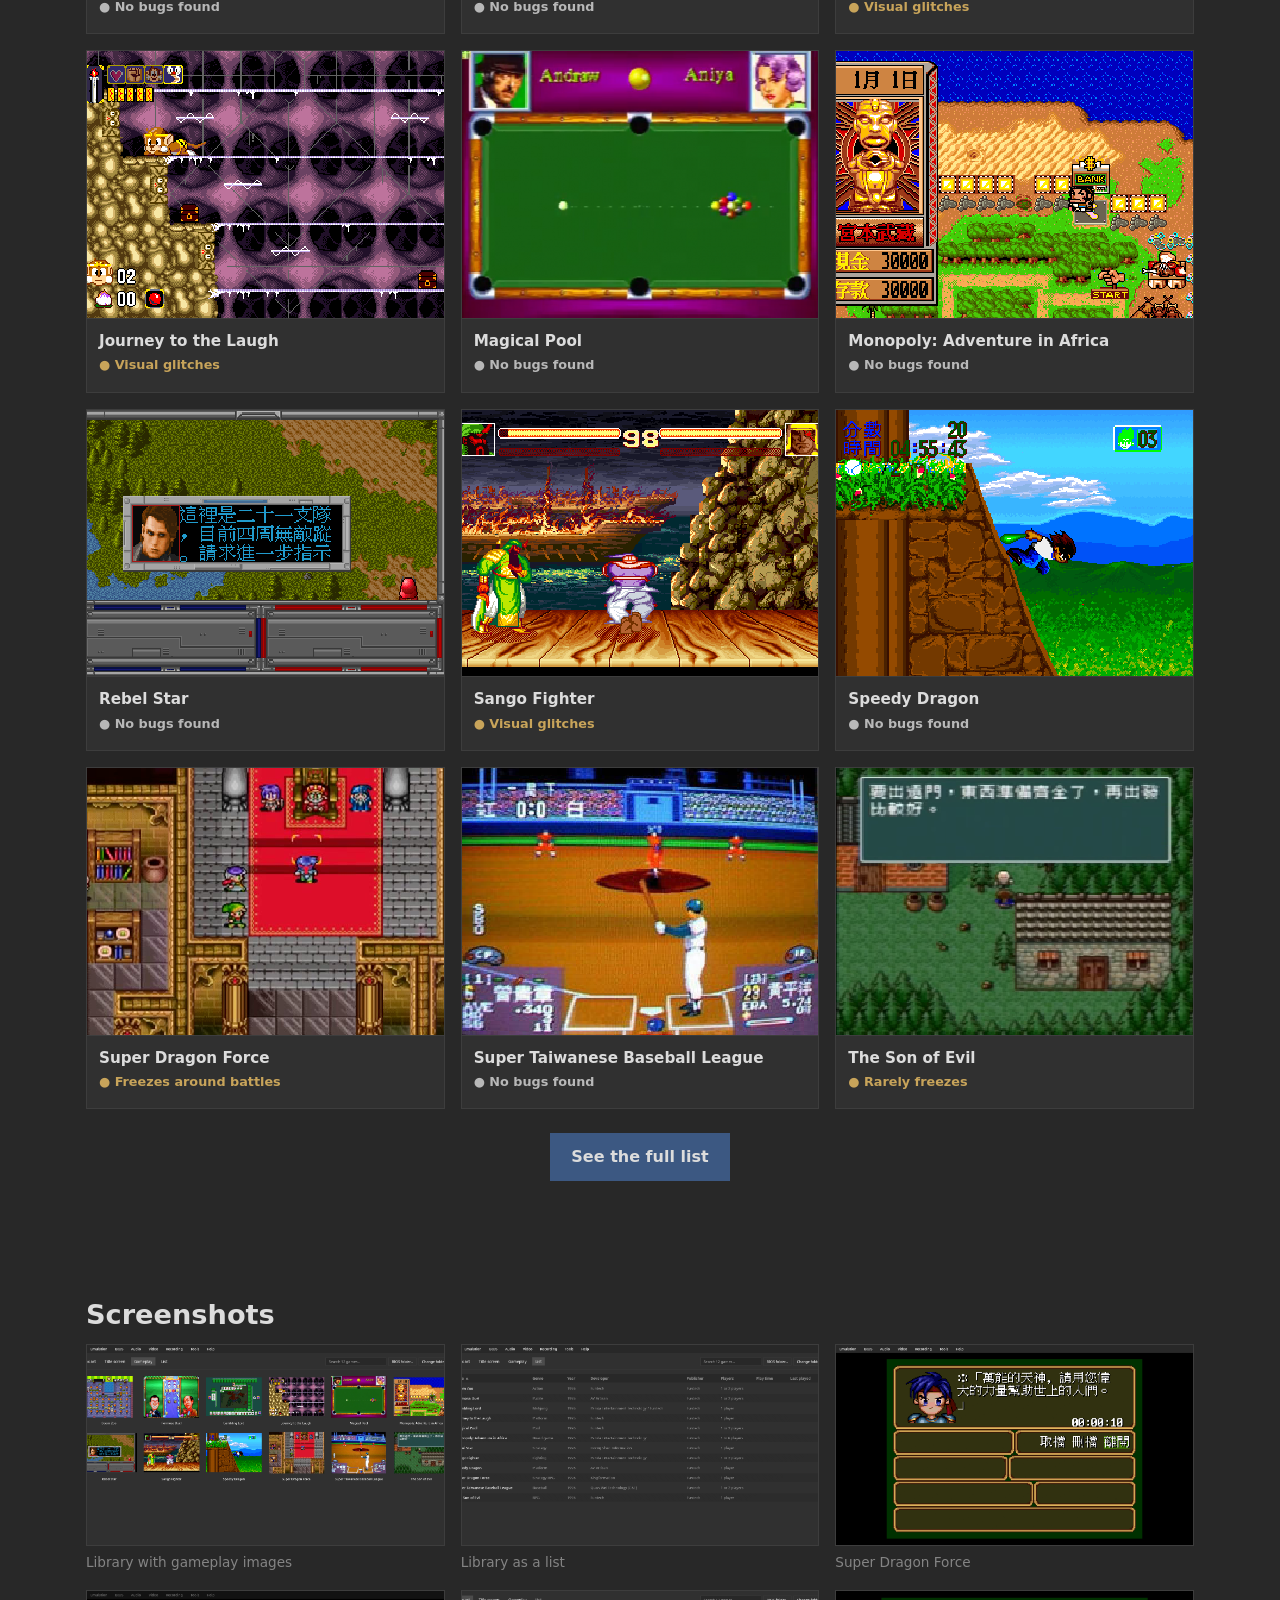
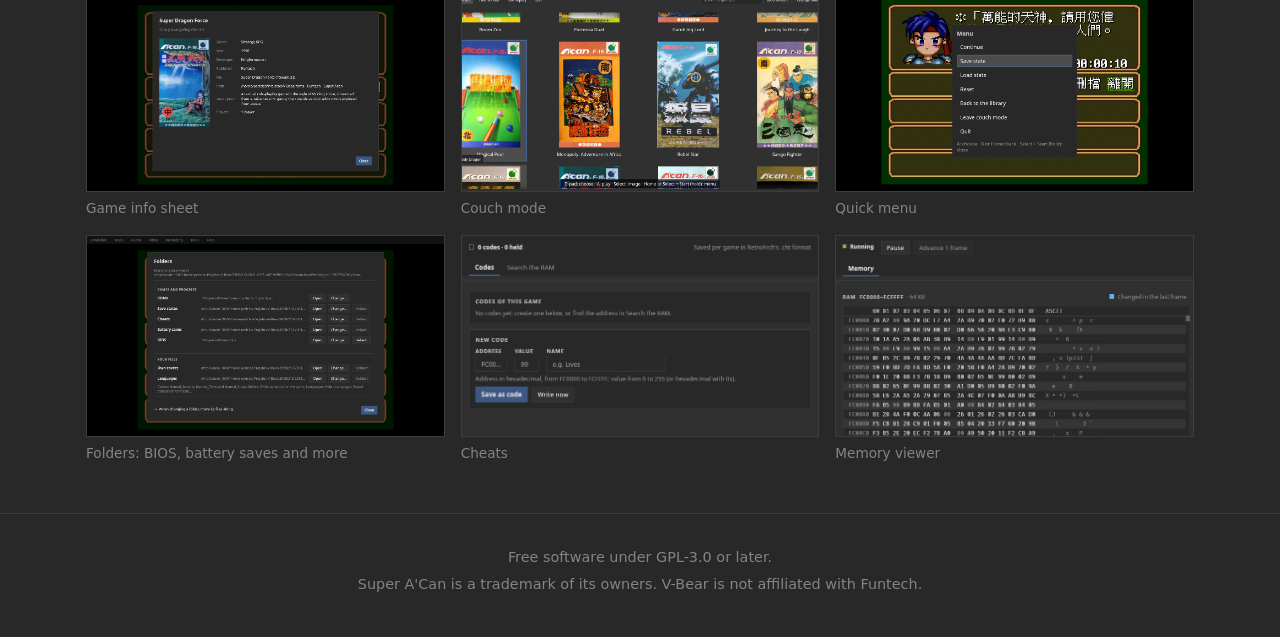
==== commit e0637184: "site: mark Super Dragon Force as only freezing around battles" ====
--- a/site/index.html
+++ b/site/index.html
@@ -91,17 +91,17 @@
   <section id="compat">
     <h2 data-i18n="compat_title">Compatibility</h2>
     <div class="games-grid">
-      <figure class="game"><img src="img/snaps/boom-zoo.png" alt="Boom Zoo" loading="lazy"><figcaption><b>Boom Zoo</b><span class="st" data-i18n="st_run">Running</span></figcaption></figure>
-      <figure class="game"><img src="img/snaps/formosa-duel.png" alt="Formosa Duel" loading="lazy"><figcaption><b>Formosa Duel</b><span class="st" data-i18n="st_run">Running</span></figcaption></figure>
+      <figure class="game"><img src="img/snaps/boom-zoo.png" alt="Boom Zoo" loading="lazy"><figcaption><b>Boom Zoo</b><span class="st" data-i18n="st_run">No bugs found</span></figcaption></figure>
+      <figure class="game"><img src="img/snaps/formosa-duel.png" alt="Formosa Duel" loading="lazy"><figcaption><b>Formosa Duel</b><span class="st" data-i18n="st_run">No bugs found</span></figcaption></figure>
       <figure class="game"><img src="img/snaps/gambling-lord.png" alt="Gambling Lord" loading="lazy"><figcaption><b>Gambling Lord</b><span class="st warn" data-i18n="st_vis2">Visual glitches</span></figcaption></figure>
       <figure class="game"><img src="img/snaps/journey-to-the-laugh.png" alt="Journey to the Laugh" loading="lazy"><figcaption><b>Journey to the Laugh</b><span class="st warn" data-i18n="st_vis2">Visual glitches</span></figcaption></figure>
-      <figure class="game"><img src="img/snaps/magical-pool.png" alt="Magical Pool" loading="lazy"><figcaption><b>Magical Pool</b><span class="st warn" data-i18n="st_vis2">Visual glitches</span></figcaption></figure>
-      <figure class="game"><img src="img/snaps/monopoly.png" alt="Monopoly: Adventure in Africa" loading="lazy"><figcaption><b>Monopoly: Adventure in Africa</b><span class="st" data-i18n="st_run">Running</span></figcaption></figure>
-      <figure class="game"><img src="img/snaps/rebel-star.png" alt="Rebel Star" loading="lazy"><figcaption><b>Rebel Star</b><span class="st" data-i18n="st_run">Running</span></figcaption></figure>
+      <figure class="game"><img src="img/snaps/magical-pool.png" alt="Magical Pool" loading="lazy"><figcaption><b>Magical Pool</b><span class="st" data-i18n="st_run">No bugs found</span></figcaption></figure>
+      <figure class="game"><img src="img/snaps/monopoly.png" alt="Monopoly: Adventure in Africa" loading="lazy"><figcaption><b>Monopoly: Adventure in Africa</b><span class="st" data-i18n="st_run">No bugs found</span></figcaption></figure>
+      <figure class="game"><img src="img/snaps/rebel-star.png" alt="Rebel Star" loading="lazy"><figcaption><b>Rebel Star</b><span class="st" data-i18n="st_run">No bugs found</span></figcaption></figure>
       <figure class="game"><img src="img/snaps/sango-fighter.png" alt="Sango Fighter" loading="lazy"><figcaption><b>Sango Fighter</b><span class="st warn" data-i18n="st_vis2">Visual glitches</span></figcaption></figure>
-      <figure class="game"><img src="img/snaps/speedy-dragon.png" alt="Speedy Dragon" loading="lazy"><figcaption><b>Speedy Dragon</b><span class="st" data-i18n="st_run">Running</span></figcaption></figure>
-      <figure class="game"><img src="img/snaps/super-dragon-force.png" alt="Super Dragon Force" loading="lazy"><figcaption><b>Super Dragon Force</b><span class="st warn" data-i18n="st_frzvis">Freezes around battles · visual glitch</span></figcaption></figure>
-      <figure class="game"><img src="img/snaps/super-taiwanese-baseball-league.png" alt="Super Taiwanese Baseball League" loading="lazy"><figcaption><b>Super Taiwanese Baseball League</b><span class="st" data-i18n="st_run">Running</span></figcaption></figure>
+      <figure class="game"><img src="img/snaps/speedy-dragon.png" alt="Speedy Dragon" loading="lazy"><figcaption><b>Speedy Dragon</b><span class="st" data-i18n="st_run">No bugs found</span></figcaption></figure>
+      <figure class="game"><img src="img/snaps/super-dragon-force.png" alt="Super Dragon Force" loading="lazy"><figcaption><b>Super Dragon Force</b><span class="st warn" data-i18n="st_frz">Freezes around battles</span></figcaption></figure>
+      <figure class="game"><img src="img/snaps/super-taiwanese-baseball-league.png" alt="Super Taiwanese Baseball League" loading="lazy"><figcaption><b>Super Taiwanese Baseball League</b><span class="st" data-i18n="st_run">No bugs found</span></figcaption></figure>
       <figure class="game"><img src="img/snaps/the-son-of-evil.png" alt="The Son of Evil" loading="lazy"><figcaption><b>The Son of Evil</b><span class="st warn" data-i18n="st_rare">Rarely freezes</span></figcaption></figure>
     </div>
     <p style="text-align:center;margin-top:24px"><a class="btn primary" href="compatibility.html" data-i18n="compat_all">See the full list</a></p>
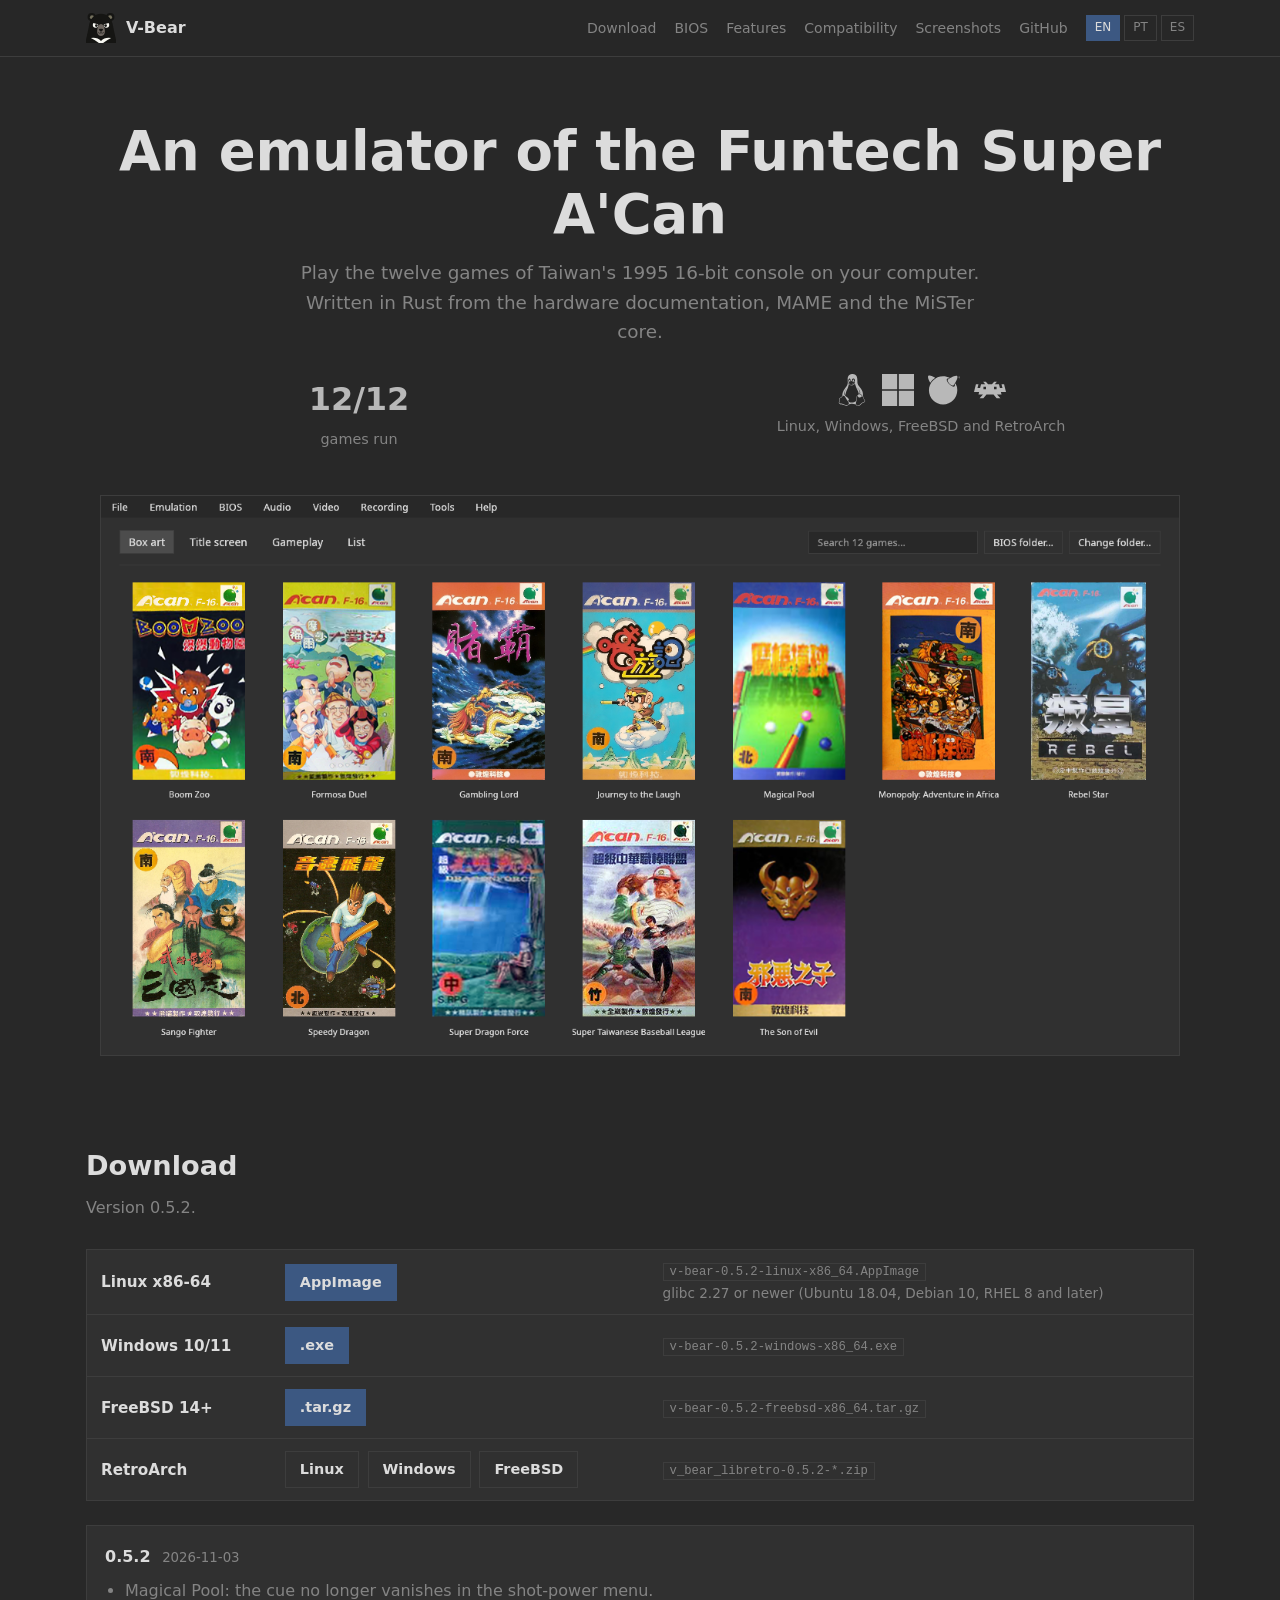
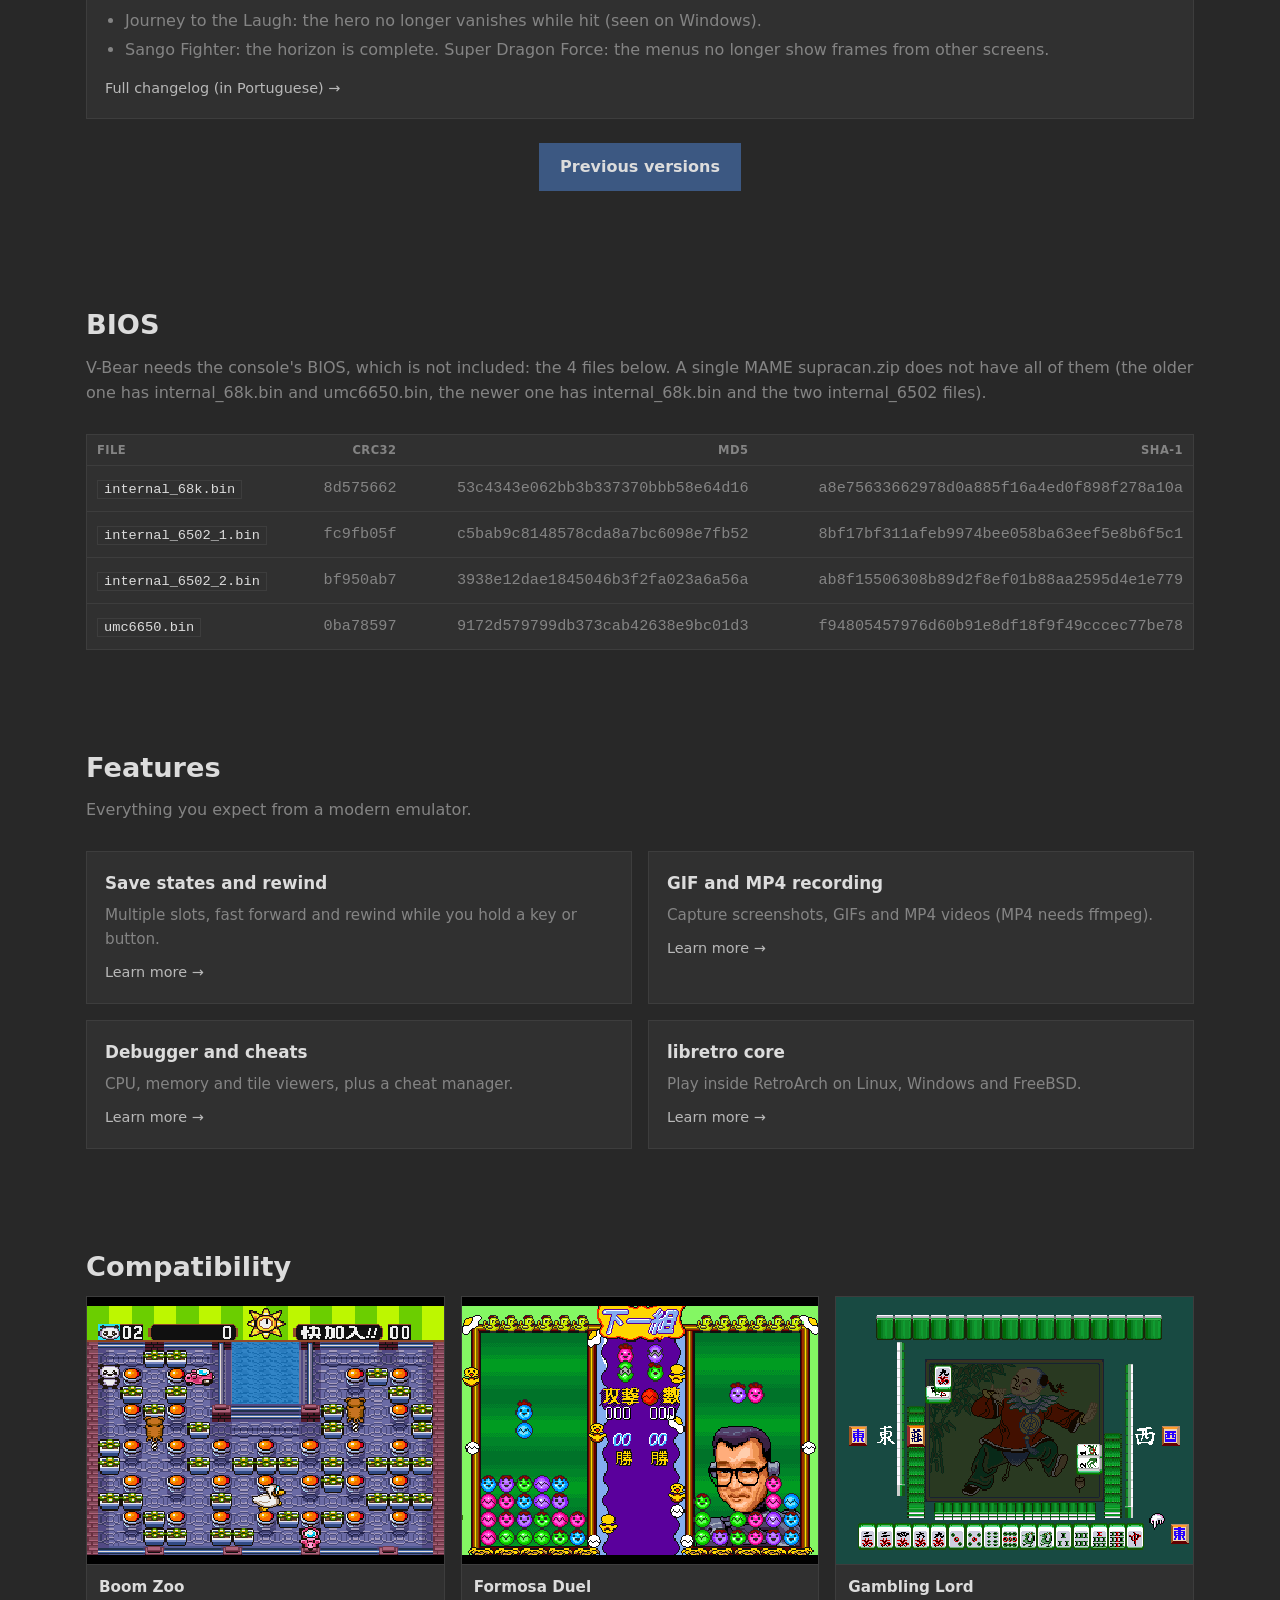
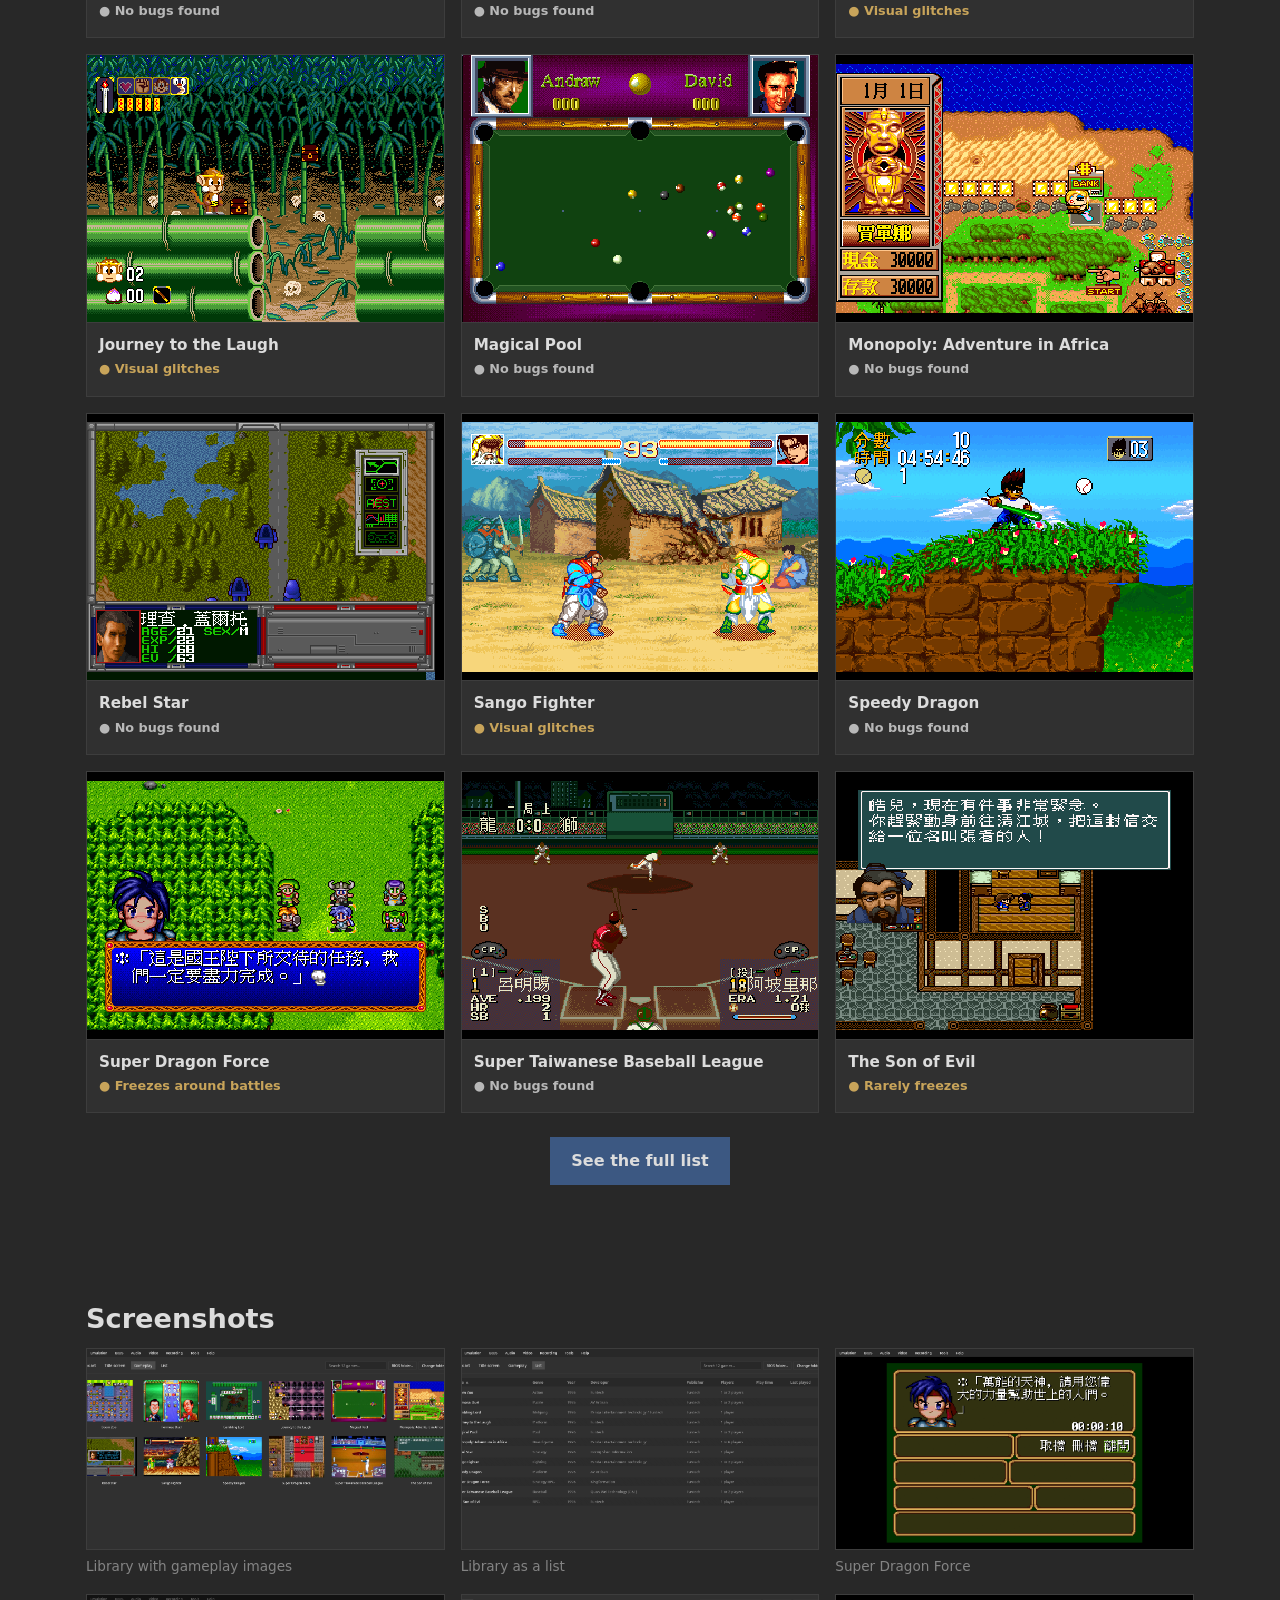
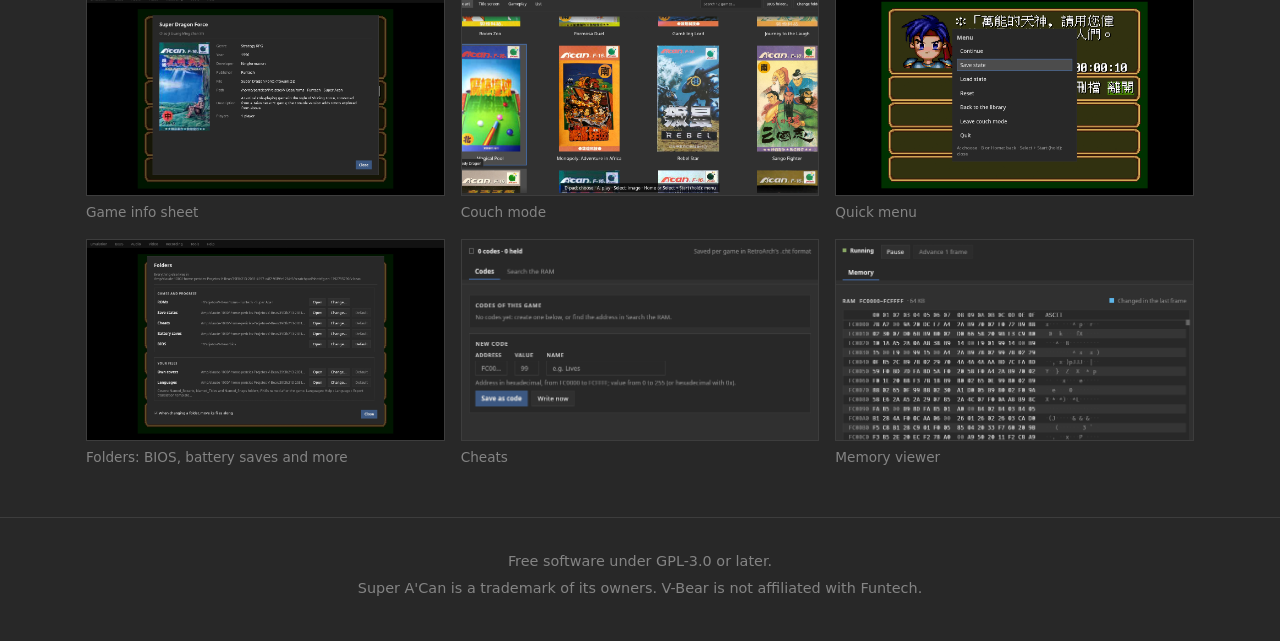
==== commit 81fefcf7: "0.5.2: Magical Pool cue, Journey hero, Sango Fighter horizon and Super Dragon Force menus" ====
--- a/site/index.html
+++ b/site/index.html
@@ -47,18 +47,19 @@
 
   <section id="download">
     <h2 data-i18n="dl_title">Download</h2>
-    <p class="sub" data-i18n="dl_sub">Version 0.5.1.</p>
+    <p class="sub" data-i18n="dl_sub">Version 0.5.2.</p>
     <div class="tablewrap"><table class="dl">
-      <tr><td>Linux x86-64</td><td><a class="btn primary" href="https://github.com/PSGM-Romhacking/v-bear/releases/download/v0.5.1/v-bear-0.5.1-linux-x86_64.AppImage" download>AppImage</a></td><td class="n"><code>v-bear-0.5.1-linux-x86_64.AppImage</code><br><span class="dash" data-i18n="dl_glibc">glibc 2.27 or newer (Ubuntu 18.04, Debian 10, RHEL 8 and later)</span></td></tr>
-      <tr><td>Windows 10/11</td><td><a class="btn primary" href="https://github.com/PSGM-Romhacking/v-bear/releases/download/v0.5.1/v-bear-0.5.1-windows-x86_64.exe" download>.exe</a></td><td class="n"><code>v-bear-0.5.1-windows-x86_64.exe</code></td></tr>
-      <tr><td>FreeBSD 14+</td><td><a class="btn primary" href="https://github.com/PSGM-Romhacking/v-bear/releases/download/v0.5.1/v-bear-0.5.1-freebsd-x86_64.tar.gz" download>.tar.gz</a></td><td class="n"><code>v-bear-0.5.1-freebsd-x86_64.tar.gz</code></td></tr>
-      <tr><td>RetroArch</td><td><a class="btn" href="https://github.com/PSGM-Romhacking/v-bear/releases/download/v0.5.1/v_bear_libretro-0.5.1-linux-x86_64.zip" download>Linux</a> <a class="btn" href="https://github.com/PSGM-Romhacking/v-bear/releases/download/v0.5.1/v_bear_libretro-0.5.1-windows-x86_64.zip" download>Windows</a> <a class="btn" href="https://github.com/PSGM-Romhacking/v-bear/releases/download/v0.5.1/v_bear_libretro-0.5.1-freebsd-x86_64.zip" download>FreeBSD</a></td><td class="n"><code>v_bear_libretro-0.5.1-*.zip</code></td></tr>
+      <tr><td>Linux x86-64</td><td><a class="btn primary" href="https://github.com/PSGM-Romhacking/v-bear/releases/download/v0.5.2/v-bear-0.5.2-linux-x86_64.AppImage" download>AppImage</a></td><td class="n"><code>v-bear-0.5.2-linux-x86_64.AppImage</code><br><span class="dash" data-i18n="dl_glibc">glibc 2.27 or newer (Ubuntu 18.04, Debian 10, RHEL 8 and later)</span></td></tr>
+      <tr><td>Windows 10/11</td><td><a class="btn primary" href="https://github.com/PSGM-Romhacking/v-bear/releases/download/v0.5.2/v-bear-0.5.2-windows-x86_64.exe" download>.exe</a></td><td class="n"><code>v-bear-0.5.2-windows-x86_64.exe</code></td></tr>
+      <tr><td>FreeBSD 14+</td><td><a class="btn primary" href="https://github.com/PSGM-Romhacking/v-bear/releases/download/v0.5.2/v-bear-0.5.2-freebsd-x86_64.tar.gz" download>.tar.gz</a></td><td class="n"><code>v-bear-0.5.2-freebsd-x86_64.tar.gz</code></td></tr>
+      <tr><td>RetroArch</td><td><a class="btn" href="https://github.com/PSGM-Romhacking/v-bear/releases/download/v0.5.2/v_bear_libretro-0.5.2-linux-x86_64.zip" download>Linux</a> <a class="btn" href="https://github.com/PSGM-Romhacking/v-bear/releases/download/v0.5.2/v_bear_libretro-0.5.2-windows-x86_64.zip" download>Windows</a> <a class="btn" href="https://github.com/PSGM-Romhacking/v-bear/releases/download/v0.5.2/v_bear_libretro-0.5.2-freebsd-x86_64.zip" download>FreeBSD</a></td><td class="n"><code>v_bear_libretro-0.5.2-*.zip</code></td></tr>
     </table></div>
     <div class="card changes">
-      <h3><span>0.5.1</span> <small>2026-11-01</small></h3>
+      <h3><span>0.5.2</span> <small>2026-11-03</small></h3>
       <ul>
-        <li data-i18n="cl8">RetroArch core: rewind now works (the core's information file declares serialized save states), and save states keep a fixed size, as libretro requires.</li>
-        <li data-i18n="cl9">RetroArch core information: license, description and the CRC32 of each BIOS file.</li>
+        <li data-i18n="cl10">Magical Pool: the cue no longer vanishes in the shot-power menu.</li>
+        <li data-i18n="cl11">Journey to the Laugh: the hero no longer vanishes while hit (seen on Windows).</li>
+        <li data-i18n="cl12">Sango Fighter: the horizon is complete. Super Dragon Force: the menus no longer show frames from other screens.</li>
       </ul>
       <a class="more" href="https://github.com/PSGM-Romhacking/v-bear/blob/main/CHANGELOG.md" data-i18n="cl_all">Full changelog (in Portuguese) →</a>
     </div>
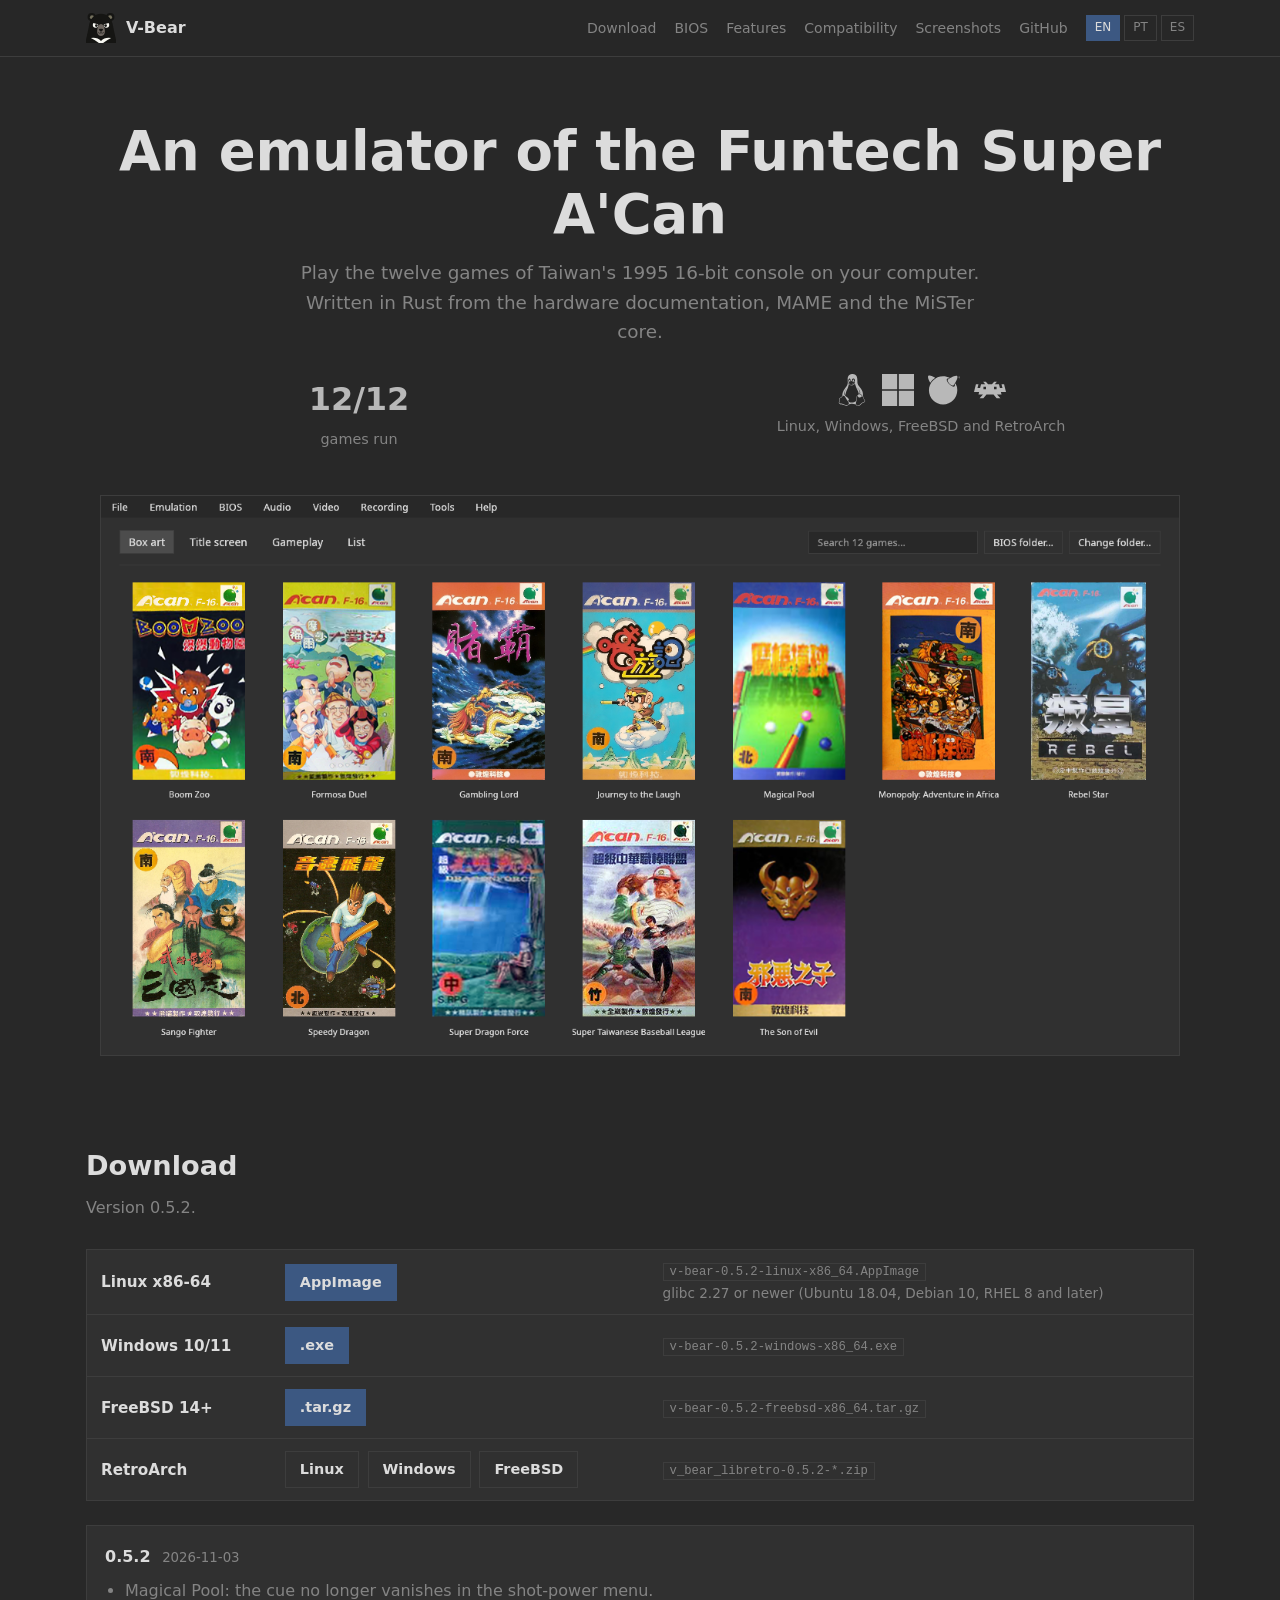
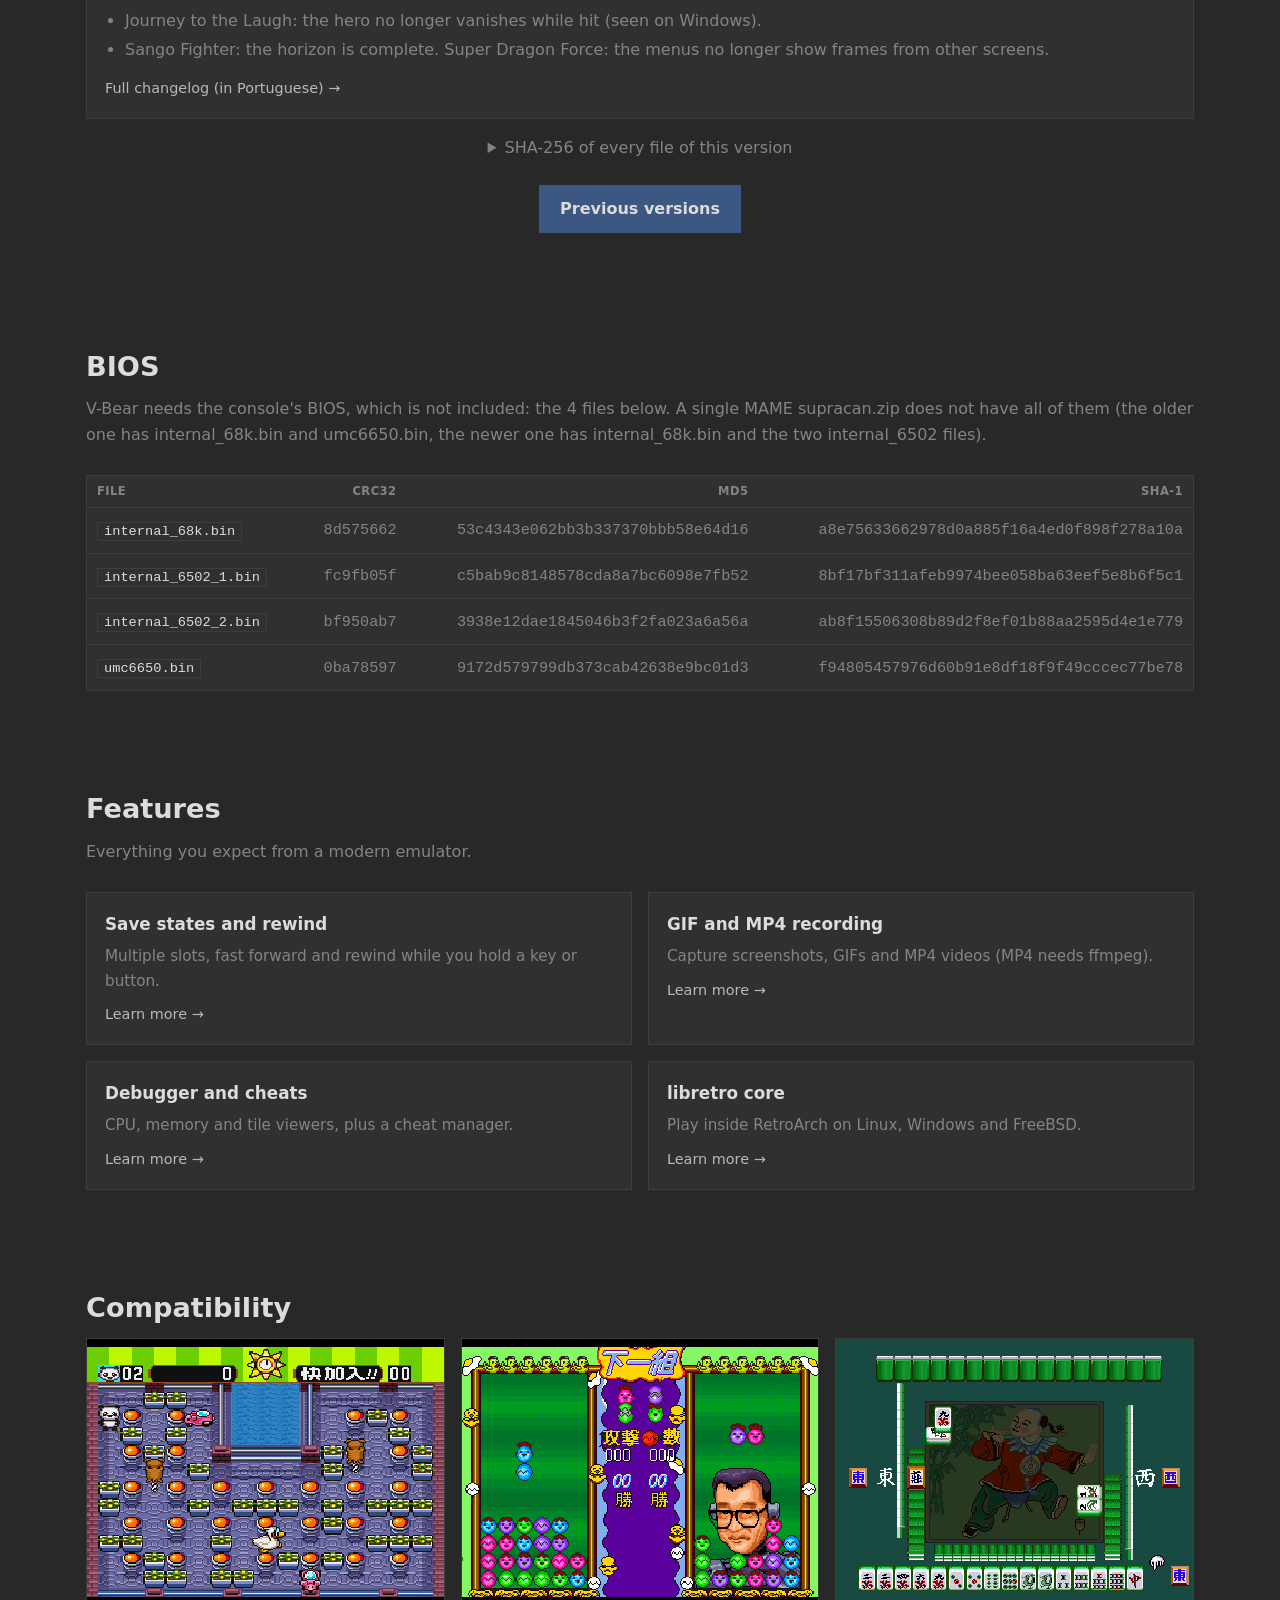
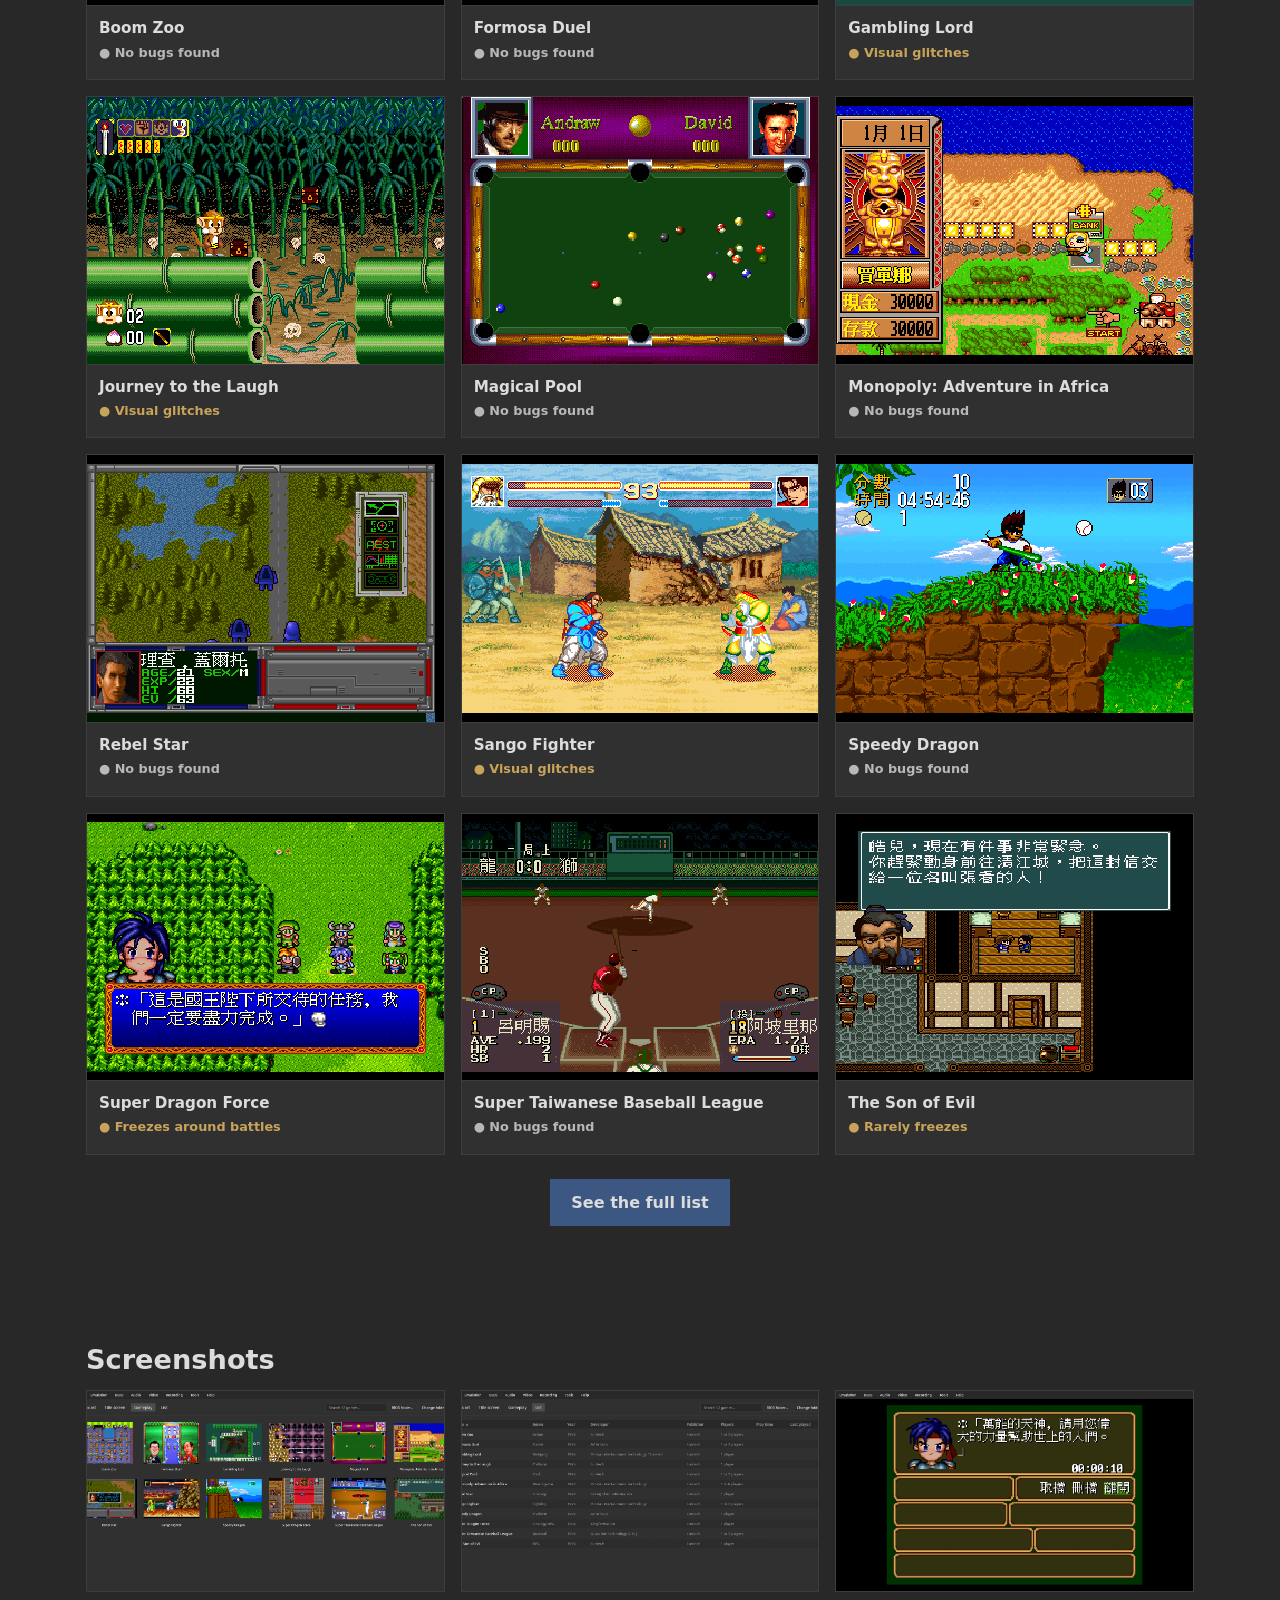
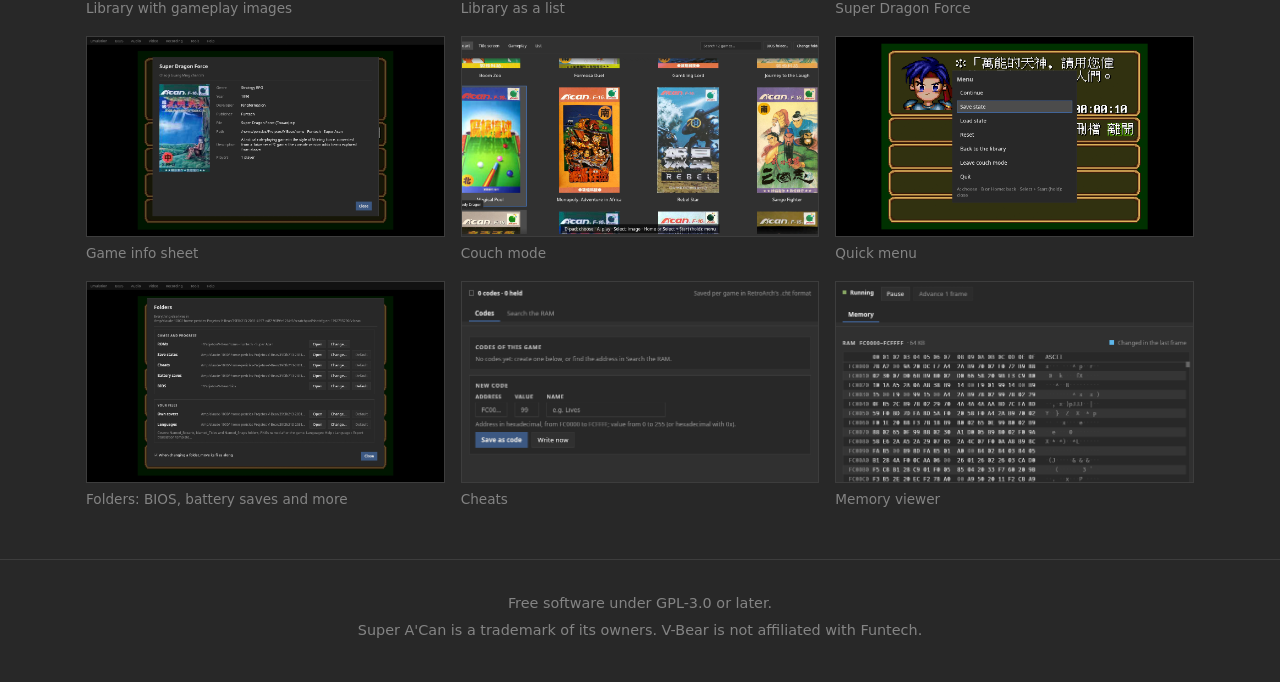
==== commit 5ed1d920: "SHA-256 of every release: docs/checksums and the site download section" ====
--- a/site/index.html
+++ b/site/index.html
@@ -63,6 +63,18 @@
       </ul>
       <a class="more" href="https://github.com/PSGM-Romhacking/v-bear/blob/main/CHANGELOG.md" data-i18n="cl_all">Full changelog (in Portuguese) →</a>
     </div>
+    <details class="sha">
+      <summary data-i18n="dl_sha">SHA-256 of every file of this version</summary>
+      <p class="n" data-i18n-html="dl_sha_how">Check with <code>sha256sum -c --ignore-missing SHA256SUMS</code> (Linux, FreeBSD) or <code>Get-FileHash FILE -Algorithm SHA256</code> (Windows).</p>
+      <h4>0.5.2</h4>
+      <pre>cb5c487a4aa4167c451151c7a5d8b69e967afbdef3b84e4cae6ed26c6016ffb3  v-bear-0.5.2-freebsd-x86_64.tar.gz
+056a8cb811166756b8f89e99d6421304cdebb597e9c551c10c92254b046eb645  v-bear-0.5.2-linux-x86_64.AppImage
+37a5e3c5b0889b7d86a2d5dfadadc737f6c20c48ce235f01f4cefce42cb85378  v-bear-0.5.2-linux-x86_64.AppImage.zsync
+34985f08a33d7d4edd44d0514d1d87dc7f7ebb47d85958770717522862cc4385  v-bear-0.5.2-windows-x86_64.exe
+87ac71c7218a2ecaf5f04a6b87ef7ce196175829ee0bc1fa018093e84136f4c1  v_bear_libretro-0.5.2-freebsd-x86_64.zip
+14399df984e90b2820315513a334be1442409953c8f1d04c865f3ea968ff858d  v_bear_libretro-0.5.2-linux-x86_64.zip
+272ae78cce454d68c6d80b970d1264e120c641ec17804e58b0aa1820c63a7f47  v_bear_libretro-0.5.2-windows-x86_64.zip</pre>
+    </details>
     <p style="text-align:center;margin-top:24px"><a class="btn primary" href="https://github.com/PSGM-Romhacking/v-bear/releases" data-i18n="dl_btn">Previous versions</a></p>
   </section>
 
--- a/site/style.css
+++ b/site/style.css
@@ -145,3 +145,8 @@
 table.bios th { font-size: .72rem; font-weight: 600; color: var(--muted); text-transform: uppercase; letter-spacing: .04em; text-align: right; padding: 6px 12px; }
 table.bios th:first-child { text-align: left; }
 table.bios th, table.bios td { padding-left: 10px; padding-right: 10px; }
+
+.sha { margin-top: 16px; }
+.sha summary { cursor: pointer; text-align: center; color: var(--muted, inherit); }
+.sha h4 { margin: 16px 0 4px; }
+.sha pre { overflow-x: auto; font-size: 12px; padding: 10px; background: rgba(128,128,128,.12); }
